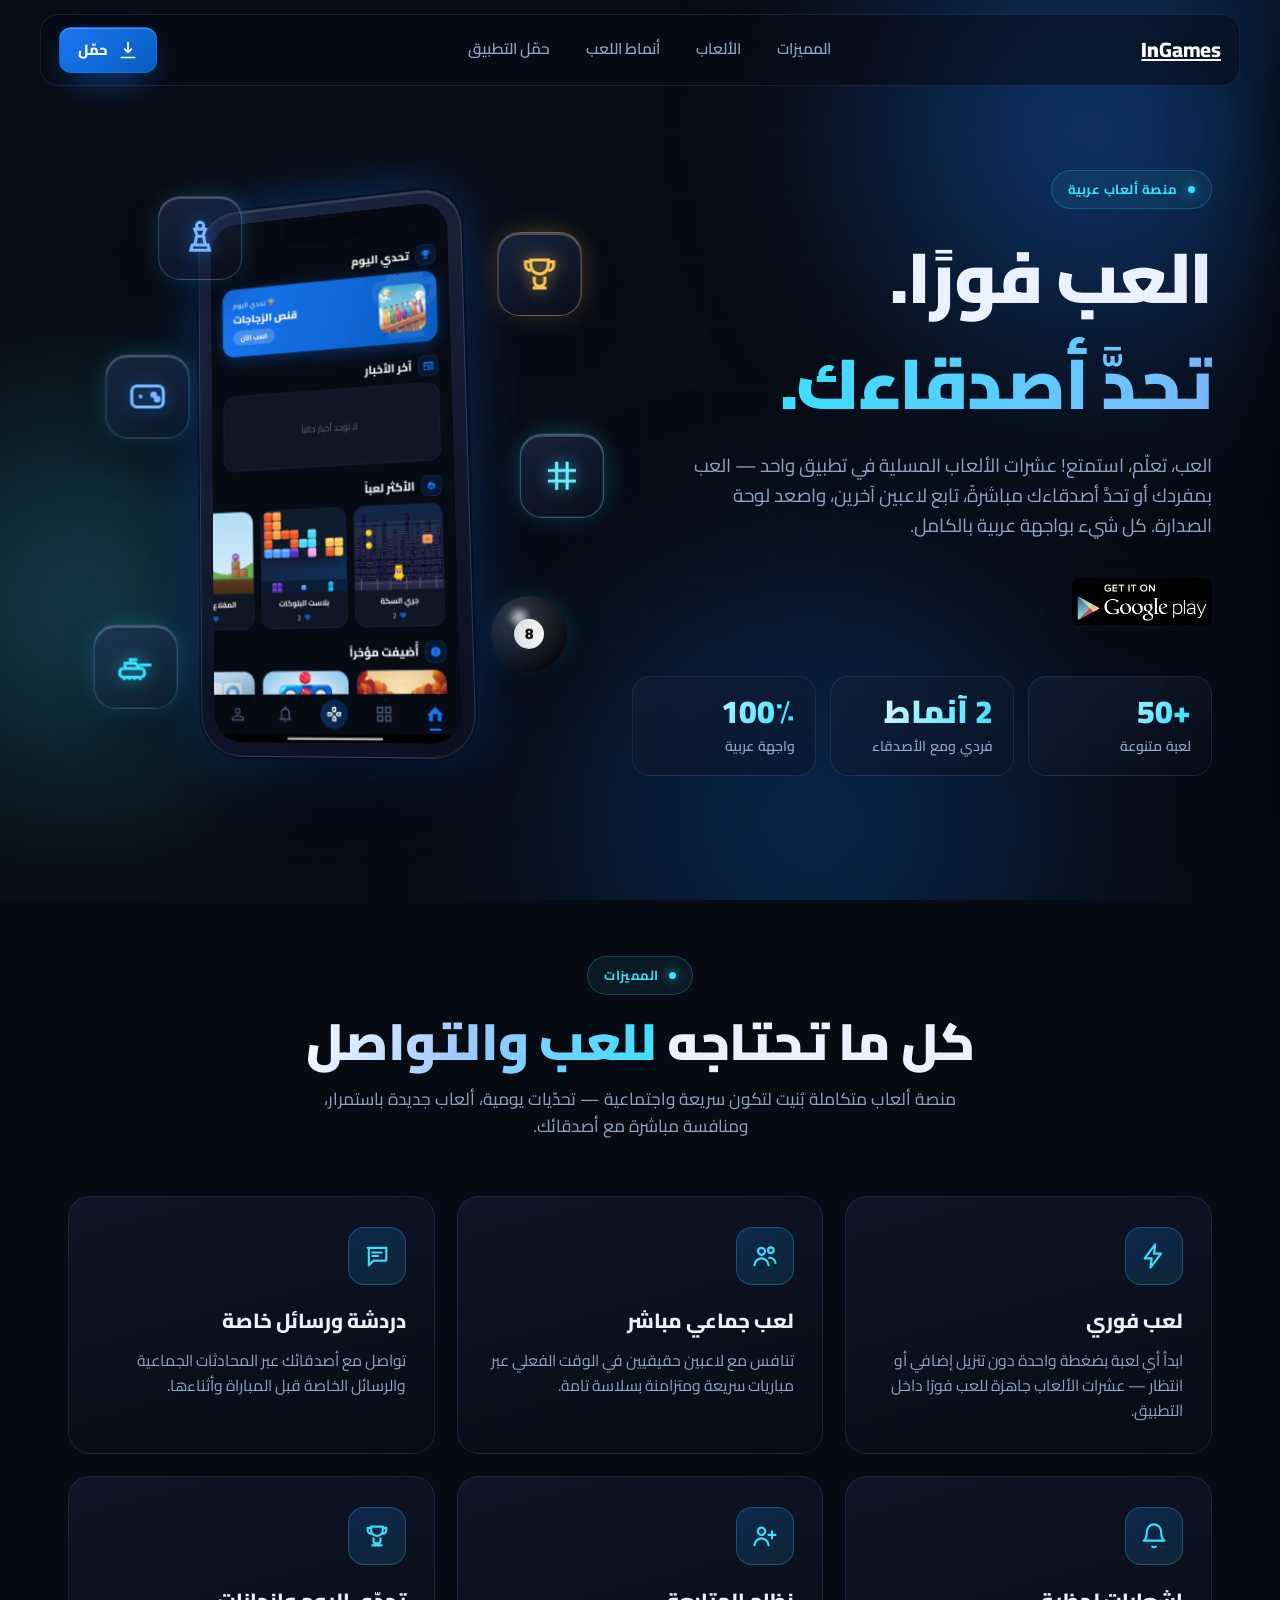
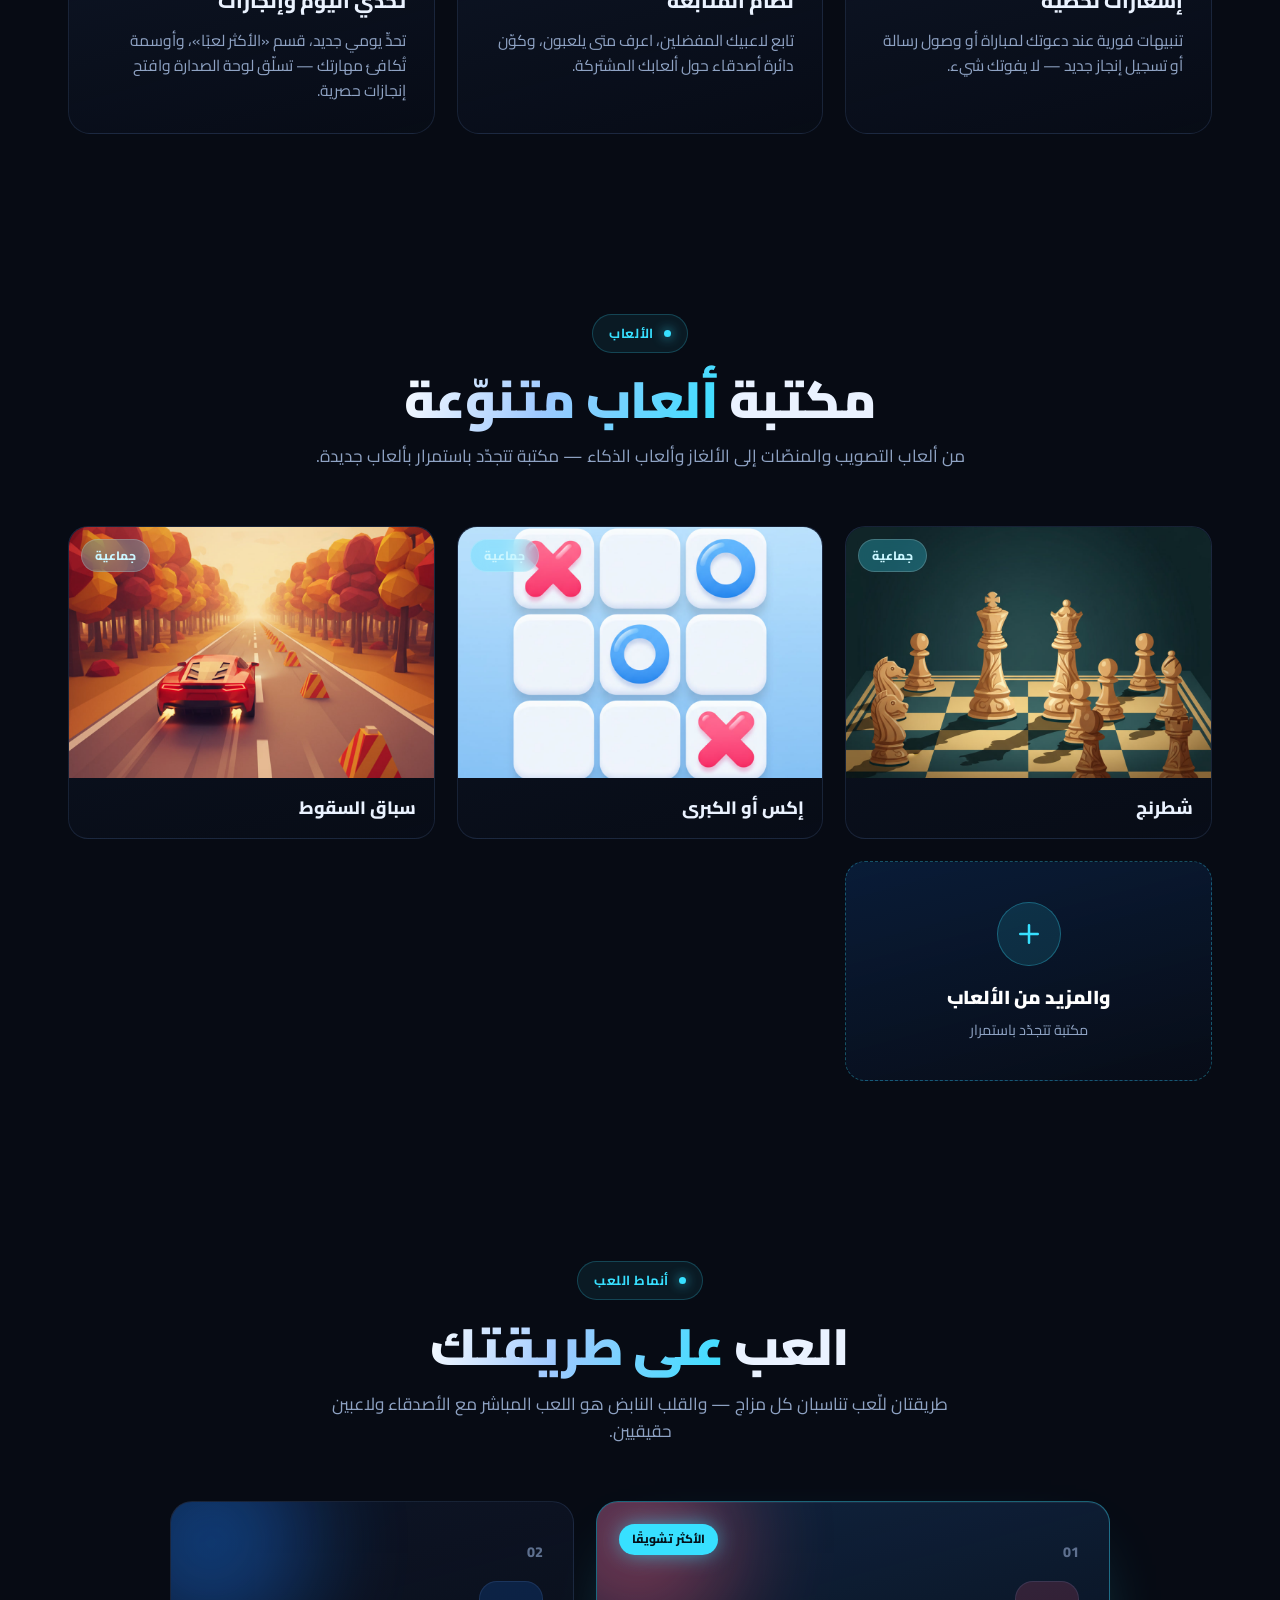
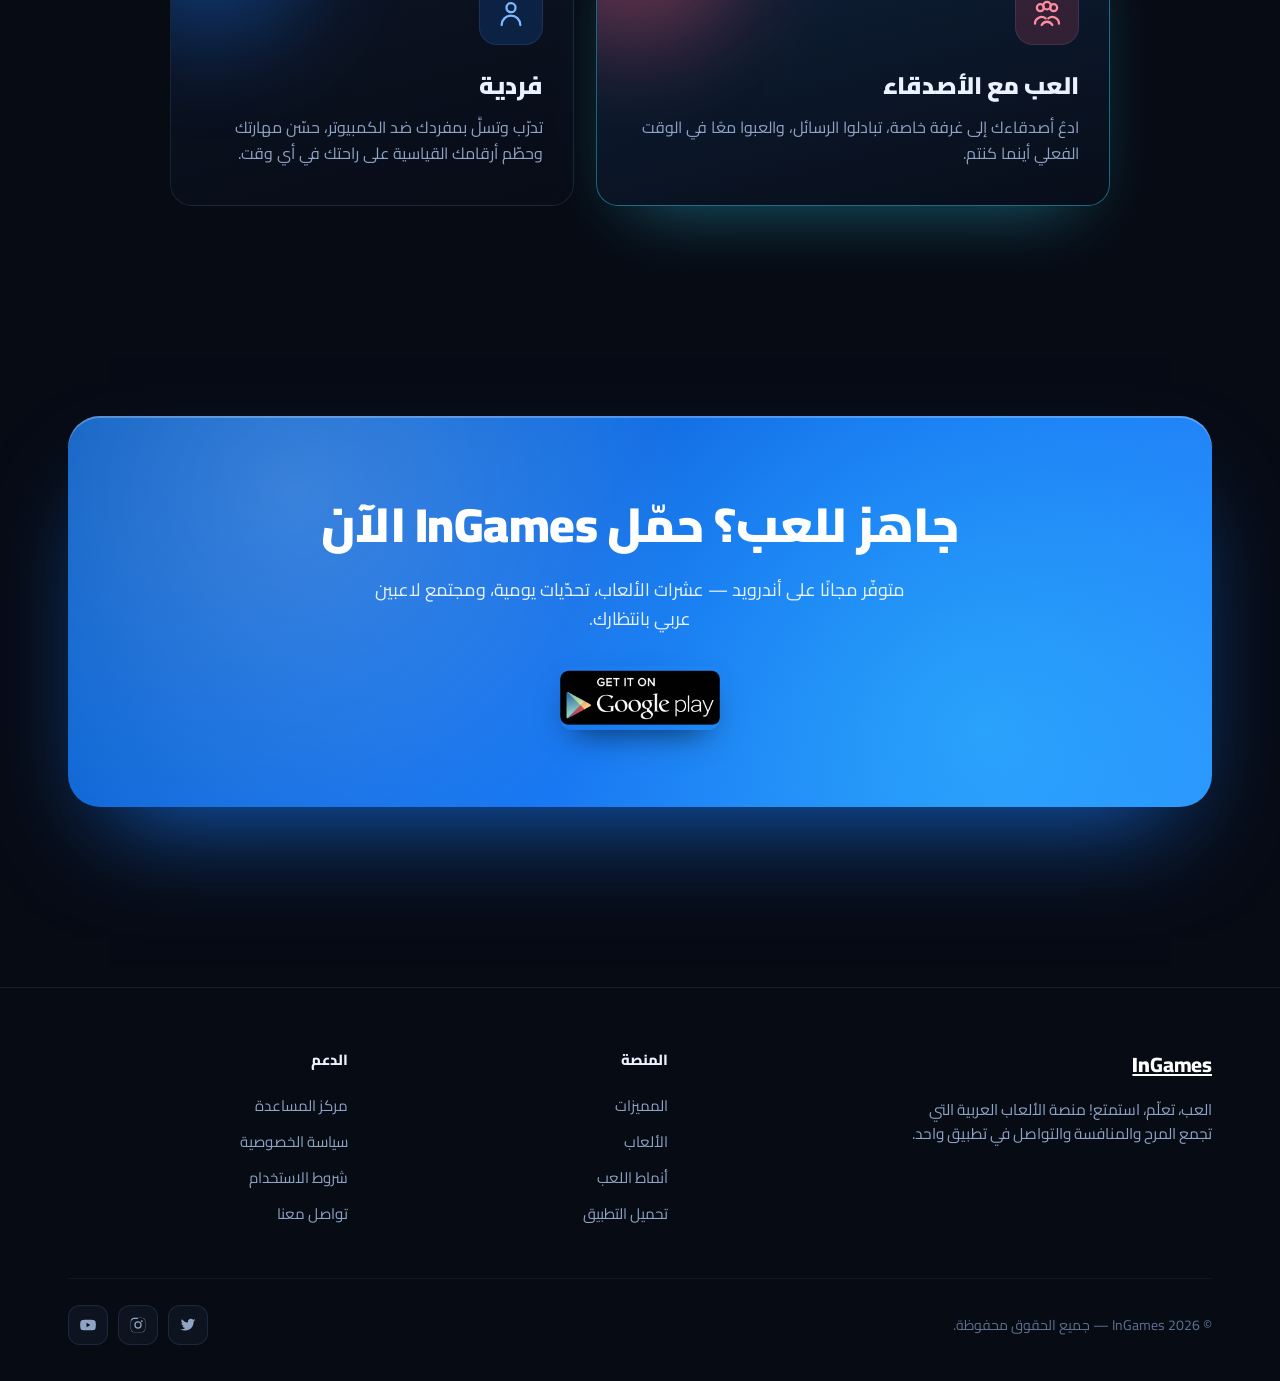
==== index.html @ 1dca91cc "Initial commit: InGames landing site" ====
<!DOCTYPE html>
<html lang="ar" dir="rtl">
<head>
<meta charset="UTF-8">
<meta name="viewport" content="width=device-width, initial-scale=1.0">
<title>InGames — منصة الألعاب العربية</title>
<link rel="preconnect" href="https://fonts.googleapis.com">
<link rel="preconnect" href="https://fonts.gstatic.com" crossorigin>
<link href="https://fonts.googleapis.com/css2?family=Cairo:wght@400;600;700;800;900&display=swap" rel="stylesheet">
<link rel="stylesheet" href="styles.css">
</head>
<body>

<div class="bg-field"><span class="glow g1"></span><span class="glow g2"></span><span class="glow g3"></span></div>
<div class="bg-grid"></div>
<div class="grain"></div>

<!-- ===== NAV ===== -->
<nav class="nav">
  <div class="nav-inner">
    <a class="brand" href="#" aria-label="InGames">
      <span class="wordmark">In<span class="en">Games</span></span>
    </a>
    <div class="nav-links">
      <a href="#features">المميزات</a>
      <a href="#games">الألعاب</a>
      <a href="#modes">أنماط اللعب</a>
      <a href="#download">حمّل التطبيق</a>
    </div>
    <div class="nav-cta">
      <a href="#download" class="btn btn-primary btn-sm">
        <svg viewBox="0 0 24 24" fill="none" stroke="currentColor" stroke-width="2" stroke-linecap="round" stroke-linejoin="round"><path d="M12 3v12m0 0l4-4m-4 4l-4-4M4 21h16"/></svg>
        حمّل
      </a>
    </div>
    <button class="nav-burger" id="navBurger" aria-label="القائمة" aria-expanded="false">
      <span></span><span></span><span></span>
    </button>
  </div>
</nav>

<!-- ===== MOBILE MENU ===== -->
<div class="m-overlay" id="mOverlay"></div>
<aside class="m-menu" id="mMenu" aria-hidden="true">
  <div class="m-menu-head">
    <span class="wordmark">In<span class="en">Games</span></span>
    <button class="m-close" id="mClose" aria-label="إغلاق">
      <svg viewBox="0 0 24 24" fill="none" stroke="currentColor" stroke-width="2" stroke-linecap="round"><path d="M6 6l12 12M18 6L6 18"/></svg>
    </button>
  </div>
  <nav class="m-links">
    <a href="#features"><span>المميزات</span><i></i></a>
    <a href="#games"><span>الألعاب</span><i></i></a>
    <a href="#modes"><span>أنماط اللعب</span><i></i></a>
    <a href="#download"><span>حمّل التطبيق</span><i></i></a>
  </nav>
  <a href="#download" class="btn btn-primary m-dl">
    <svg viewBox="0 0 24 24" fill="none" stroke="currentColor" stroke-width="2" stroke-linecap="round" stroke-linejoin="round"><path d="M12 3v12m0 0l4-4m-4 4l-4-4M4 21h16"/></svg>
    حمّل التطبيق
  </a>
</aside>

<!-- ===== HERO ===== -->
<section class="hero">
  <div class="wrap hero-grid">
    <div class="hero-copy">
      <span class="eyebrow reveal"><span class="dot"></span>منصة ألعاب عربية </span>
      <h1 class="reveal d1">العب فورًا.<br><span class="hl">تحدَّ أصدقاءك.</span></h1>
      <p class="reveal d2">العب، تعلّم، استمتع! عشرات الألعاب المسلية في تطبيق واحد — العب بمفردك أو تحدَّ أصدقاءك مباشرةً، تابع لاعبين آخرين، واصعد لوحة الصدارة. كل شيء بواجهة عربية بالكامل.</p>
      <div class="hero-actions reveal d3">
        <a href="#download" class="store-badge" aria-label="حمّله من Google Play">
          <img src="assets/playstore.png" alt="احصل عليه من Google Play">
        </a>
      </div>
      <div class="stats reveal d4">
        <div class="stat"><div class="num" data-count="50" data-pre="+">+50</div><div class="lbl">لعبة متنوعة</div></div>
        <div class="stat"><div class="num">2 أنماط</div><div class="lbl">فردي ومع الأصدقاء</div></div>
        <div class="stat"><div class="num" data-count="100" data-suf="٪">٪100</div><div class="lbl">واجهة عربية</div></div>
      </div>
    </div>

    <!-- 3D scene -->
    <div class="scene">
      <div class="scene-shadow"></div>

      <!-- orbiting objects (behind & in front) -->
      <div class="orbit" data-depth="1.6" style="top:6%;right:2%"><div class="glass-chip gold" title="إنجازات">
        <svg viewBox="0 0 24 24"><path d="M7 4h10v3a5 5 0 0 1-10 0V4z"/><path d="M7 5H4v2a3 3 0 0 0 3 3M17 5h3v2a3 3 0 0 1-3 3"/><path d="M9 13.5V16a3 3 0 0 0 6 0v-2.5M8 20h8M10 20v-1.5M14 20v-1.5"/></svg>
      </div></div>

      <div class="orbit" data-depth="2.1" style="top:2%;left:18%"><div class="glass-chip blue" title="شطرنج">
        <svg viewBox="0 0 24 24"><path d="M12 3a2 2 0 1 0 0 4 2 2 0 0 0 0-4z"/><path d="M9 7h6l-1.4 4h-3.2L9 7zM10 11l-1 5h6l-1-5M7.5 16h9l.8 3h-10.6z"/></svg>
      </div></div>

      <div class="orbit" data-depth="1.3" style="bottom:8%;left:4%"><div class="glass-chip" title="حرب الدبابات">
        <svg viewBox="0 0 24 24"><rect x="3" y="13" width="14" height="5" rx="2"/><path d="M6 13v-3h6l2 3M9 10V8h4M14 11h7M5.5 18v1.5M8.5 18v1.5M11.5 18v1.5M14.5 18v1.5"/></svg>
      </div></div>

      <!-- billiards ball (game) -->
      <div class="orbit" data-depth="2.4" style="bottom:14%;right:6%"><div class="sphere ball-8"><div class="num"><span>8</span></div></div></div>

      <!-- more game icons (replacing plain orbs) -->
      <div class="orbit" data-depth="1.8" style="top:42%;right:-2%"><div class="glass-chip cyan" title="إكس أو">
        <svg viewBox="0 0 24 24"><path d="M4 9h16M4 15h16M9 4v16M15 4v16"/></svg>
      </div></div>
      <div class="orbit" data-depth="1.1" style="top:30%;left:8%"><div class="glass-chip blue" title="ألعاب متنوعة">
        <svg viewBox="0 0 24 24"><rect x="3" y="6" width="18" height="12" rx="3"/><path d="M7 12h2M8 11v2"/><circle cx="15.5" cy="11" r="1"/><circle cx="17.5" cy="13.5" r="1"/></svg>
      </div></div>

      <!-- phone -->
      <div class="phone">
        <div class="phone-screen">
          <image-slot id="hero-screen" shape="rounded" radius="30" src="assets/screen-home.jpeg" placeholder="شاشة التطبيق"></image-slot>
        </div>
      </div>
    </div>
  </div>
</section>

<!-- ===== FEATURES ===== -->
<section id="features" class="block">
  <div class="wrap">
    <div class="sec-head">
      <span class="eyebrow reveal"><span class="dot"></span>المميزات</span>
      <h2 class="reveal d1">كل ما تحتاجه <span class="grad">للعب والتواصل</span></h2>
      <p class="reveal d2">منصة ألعاب متكاملة بُنيت لتكون سريعة واجتماعية — تحدّيات يومية، ألعاب جديدة باستمرار، ومنافسة مباشرة مع أصدقائك.</p>
    </div>
    <div class="feat-grid">
      <div class="feat reveal d1">
        <div class="ico"><svg viewBox="0 0 24 24" stroke-linecap="round" stroke-linejoin="round"><path d="M13 2L4 14h6l-1 8 9-12h-6l1-8z"/></svg></div>
        <h3>لعب فوري</h3>
        <p>ابدأ أي لعبة بضغطة واحدة دون تنزيل إضافي أو انتظار — عشرات الألعاب جاهزة للعب فورًا داخل التطبيق.</p>
      </div>
      <div class="feat reveal d2">
        <div class="ico"><svg viewBox="0 0 24 24" stroke-linecap="round" stroke-linejoin="round"><circle cx="9" cy="8" r="3"/><path d="M3 20a6 6 0 0 1 12 0"/><circle cx="17" cy="7" r="2.4"/><path d="M15.5 13.5A5 5 0 0 1 21 18"/></svg></div>
        <h3>لعب جماعي مباشر</h3>
        <p>تنافس مع لاعبين حقيقيين في الوقت الفعلي عبر مباريات سريعة ومتزامنة بسلاسة تامة.</p>
      </div>
      <div class="feat reveal d3">
        <div class="ico"><svg viewBox="0 0 24 24" stroke-linecap="round" stroke-linejoin="round"><path d="M4 5h16v11H9l-4 4V5z"/><path d="M8 9h8M8 12h5"/></svg></div>
        <h3>دردشة ورسائل خاصة</h3>
        <p>تواصل مع أصدقائك عبر المحادثات الجماعية والرسائل الخاصة قبل المباراة وأثناءها.</p>
      </div>
      <div class="feat reveal d1">
        <div class="ico"><svg viewBox="0 0 24 24" stroke-linecap="round" stroke-linejoin="round"><path d="M18 8a6 6 0 0 0-12 0c0 7-3 8-3 8h18s-3-1-3-8z"/><path d="M10.5 21a2 2 0 0 0 3 0"/></svg></div>
        <h3>إشعارات لحظية</h3>
        <p>تنبيهات فورية عند دعوتك لمباراة أو وصول رسالة أو تسجيل إنجاز جديد — لا يفوتك شيء.</p>
      </div>
      <div class="feat reveal d2">
        <div class="ico"><svg viewBox="0 0 24 24" stroke-linecap="round" stroke-linejoin="round"><circle cx="9" cy="8" r="3.2"/><path d="M3 20a6 6 0 0 1 12 0"/><path d="M18 8v6M21 11h-6"/></svg></div>
        <h3>نظام المتابعة</h3>
        <p>تابع لاعبيك المفضلين، اعرف متى يلعبون، وكوّن دائرة أصدقاء حول ألعابك المشتركة.</p>
      </div>
      <div class="feat reveal d3">
        <div class="ico"><svg viewBox="0 0 24 24" stroke-linecap="round" stroke-linejoin="round"><path d="M7 4h10v3a5 5 0 0 1-10 0V4z"/><path d="M7 5H4v2a3 3 0 0 0 3 3M17 5h3v2a3 3 0 0 1-3 3"/><path d="M9 14v2a3 3 0 0 0 6 0v-2M8 20h8M11 20v-2M13 20v-2"/></svg></div>
        <h3>تحدّي اليوم وإنجازات</h3>
        <p>تحدٍّ يومي جديد، قسم «الأكثر لعبًا»، وأوسمة تُكافئ مهارتك — تسلّق لوحة الصدارة وافتح إنجازات حصرية.</p>
      </div>
    </div>
  </div>
</section>

<!-- ===== GAMES ===== -->
<section id="games" class="block">
  <div class="wrap">
    <div class="sec-head">
      <span class="eyebrow reveal"><span class="dot"></span>الألعاب</span>
      <h2 class="reveal d1">مكتبة <span class="grad">ألعاب متنوّعة</span></h2>
      <p class="reveal d2">من ألعاب التصويب والمنصّات إلى الألغاز وألعاب الذكاء — مكتبة تتجدّد باستمرار بألعاب جديدة.</p>
    </div>
    <div class="games-grid" id="gamesGrid"></div>
  </div>
</section>

<!-- ===== PLAY MODES ===== -->
<section id="modes" class="block">
  <div class="wrap">
    <div class="sec-head">
      <span class="eyebrow reveal"><span class="dot"></span>أنماط اللعب</span>
      <h2 class="reveal d1">العب <span class="grad">على طريقتك</span></h2>
      <p class="reveal d2">طريقتان للّعب تناسبان كل مزاج — والقلب النابض هو اللعب المباشر مع الأصدقاء ولاعبين حقيقيين.</p>
    </div>
    <div class="modes modes-2">
      <div class="mode m3 featured reveal d1">
        <span class="glo"></span>
        <div class="mtag">الأكثر تشويقًا</div>
        <div class="mnum">01</div>
        <div class="micon"><svg viewBox="0 0 24 24" fill="none" stroke-linecap="round" stroke-linejoin="round"><circle cx="7" cy="8" r="2.6"/><circle cx="17" cy="8" r="2.6"/><circle cx="12" cy="6.5" r="2.8"/><path d="M3 20a5 5 0 0 1 8-4M21 20a5 5 0 0 0-8-4M8 21a4.5 4.5 0 0 1 8 0"/></svg></div>
        <h3>العب مع الأصدقاء</h3>
        <p>ادعُ أصدقاءك إلى غرفة خاصة، تبادلوا الرسائل، والعبوا معًا في الوقت الفعلي أينما كنتم.</p>
      </div>
      <div class="mode m1 reveal d2">
        <span class="glo"></span>
        <div class="mnum">02</div>
        <div class="micon"><svg viewBox="0 0 24 24" fill="none" stroke-linecap="round" stroke-linejoin="round"><circle cx="12" cy="8" r="3.4"/><path d="M5 21a7 7 0 0 1 14 0"/></svg></div>
        <h3>فردية</h3>
        <p>تدرّب وتسلَّ بمفردك ضد الكمبيوتر، حسّن مهارتك وحطّم أرقامك القياسية على راحتك في أي وقت.</p>
      </div>
    </div>
  </div>
</section>

<!-- ===== CTA BAND ===== -->
<section id="download" class="block cta-band">
  <div class="wrap">
    <div class="cta-inner reveal">
      <h2>جاهز للعب؟ حمّل <span class="wordmark">In<span class="en">Games</span></span> الآن</h2>
      <p>متوفّر مجانًا على أندرويد — عشرات الألعاب، تحدّيات يومية، ومجتمع لاعبين عربي بانتظارك.</p>
      <a href="#" class="store-badge store-badge-lg" aria-label="حمّله من Google Play">
        <img src="assets/playstore.png" alt="احصل عليه من Google Play">
      </a>
    </div>
  </div>
</section>

<!-- ===== FOOTER ===== -->
<footer>
  <div class="wrap">
    <div class="foot-grid">
      <div class="foot-brand">
        <a class="brand" href="#"><span class="wordmark">In<span class="en">Games</span></span></a>
        <p>العب، تعلّم، استمتع! منصة الألعاب العربية التي تجمع المرح والمنافسة والتواصل في تطبيق واحد.</p>
      </div>
      <div class="foot-col">
        <h5>المنصة</h5>
        <a href="#features">المميزات</a>
        <a href="#games">الألعاب</a>
        <a href="#modes">أنماط اللعب</a>
        <a href="#download">تحميل التطبيق</a>
      </div>
      <div class="foot-col">
        <h5>الدعم</h5>
        <a href="#">مركز المساعدة</a>
        <a href="privacy.html">سياسة الخصوصية</a>
        <a href="terms.html">شروط الاستخدام</a>
        <a href="mailto:ingamesplayin@gmail.com">تواصل معنا</a>
      </div>
    </div>
    <div class="foot-bottom">
      <p>© 2026 InGames — جميع الحقوق محفوظة.</p>
      <div class="socials">
        <a href="#" aria-label="تويتر"><svg viewBox="0 0 24 24"><path d="M22 5.8c-.7.3-1.5.5-2.3.6.8-.5 1.5-1.3 1.8-2.3-.8.5-1.7.8-2.6 1a4 4 0 0 0-6.9 3.7A11.3 11.3 0 0 1 3.8 4.4a4 4 0 0 0 1.2 5.3c-.6 0-1.2-.2-1.8-.5a4 4 0 0 0 3.2 4 4 4 0 0 1-1.8.1 4 4 0 0 0 3.7 2.8A8 8 0 0 1 2 17.6 11.3 11.3 0 0 0 8.1 19.4c7.4 0 11.4-6.1 11.4-11.4v-.5c.8-.6 1.5-1.3 2-2.1z"/></svg></a>
        <a href="#" aria-label="إنستغرام"><svg viewBox="0 0 24 24"><path d="M12 2.2c3.2 0 3.6 0 4.8.1 1.2.1 1.8.3 2.2.4.6.2 1 .5 1.4.9.4.4.7.8.9 1.4.2.4.4 1 .4 2.2.1 1.2.1 1.6.1 4.8s0 3.6-.1 4.8c-.1 1.2-.3 1.8-.4 2.2-.2.6-.5 1-.9 1.4-.4.4-.8.7-1.4.9-.4.2-1 .4-2.2.4-1.2.1-1.6.1-4.8.1s-3.6 0-4.8-.1c-1.2-.1-1.8-.3-2.2-.4a3.8 3.8 0 0 1-1.4-.9 3.8 3.8 0 0 1-.9-1.4c-.2-.4-.4-1-.4-2.2C2.2 15.6 2.2 15.2 2.2 12s0-3.6.1-4.8c.1-1.2.3-1.8.4-2.2.2-.6.5-1 .9-1.4.4-.4.8-.7 1.4-.9.4-.2 1-.4 2.2-.4C8.4 2.2 8.8 2.2 12 2.2zm0 1.8c-3.1 0-3.5 0-4.7.1-1.1.1-1.7.2-2.1.4-.5.2-.9.4-1.3.8-.4.4-.6.8-.8 1.3-.2.4-.3 1-.4 2.1C2.6 9.9 2.6 10.3 2.6 12s0 3.5.1 4.7c.1 1.1.2 1.7.4 2.1.2.5.4.9.8 1.3.4.4.8.6 1.3.8.4.2 1 .3 2.1.4 1.2.1 1.6.1 4.7.1s3.5 0 4.7-.1c1.1-.1 1.7-.2 2.1-.4.5-.2.9-.4 1.3-.8.4-.4.6-.8.8-1.3.2-.4.3-1 .4-2.1.1-1.2.1-1.6.1-4.7s0-3.5-.1-4.7c-.1-1.1-.2-1.7-.4-2.1a3.5 3.5 0 0 0-.8-1.3 3.5 3.5 0 0 0-1.3-.8c-.4-.2-1-.3-2.1-.4-1.2-.1-1.6-.1-4.7-.1zm0 3.1a4.9 4.9 0 1 1 0 9.8 4.9 4.9 0 0 1 0-9.8zm0 8.1a3.2 3.2 0 1 0 0-6.4 3.2 3.2 0 0 0 0 6.4zm6.3-8.3a1.1 1.1 0 1 1-2.3 0 1.1 1.1 0 0 1 2.3 0z"/></svg></a>
        <a href="#" aria-label="يوتيوب"><svg viewBox="0 0 24 24"><path d="M22 7.4a2.7 2.7 0 0 0-1.9-1.9C18.4 5 12 5 12 5s-6.4 0-8.1.5A2.7 2.7 0 0 0 2 7.4 28 28 0 0 0 1.5 12 28 28 0 0 0 2 16.6a2.7 2.7 0 0 0 1.9 1.9C5.6 19 12 19 12 19s6.4 0 8.1-.5a2.7 2.7 0 0 0 1.9-1.9A28 28 0 0 0 22.5 12 28 28 0 0 0 22 7.4zM10 15.1V8.9l5.2 3.1-5.2 3.1z"/></svg></a>
      </div>
    </div>
  </div>
</footer>

<script src="assets/imageslot.js"></script>
<script>
/* build games grid */
(function(){
  const games=[
    {name:"شطرنج",mode:"multi",img:"assets/chess.jpg"},
    {name:"إكس أو الكبرى",mode:"multi",img:"assets/xo.jpg"},
    {name:"سباق السقوط",mode:"multi",img:"assets/fall_race.jpg"}
  ];
  const labels={solo:"فردية",multi:"جماعية"};
  const grid=document.getElementById('gamesGrid');
  games.forEach((g,i)=>{
    const card=document.createElement('div');
    card.className='game reveal d'+((i%3)+1);
    card.innerHTML=`
      <div class="game-thumb">
        <span class="badge ${g.mode}">${labels[g.mode]}</span>
        <img class="game-img" src="${g.img}" alt="${g.name}" loading="lazy">
      </div>
      <div class="game-foot">
        <h4>${g.name}</h4>
      </div>`;
    grid.appendChild(card);
  });
  /* "and more games" card */
  const more=document.createElement('div');
  more.className='game game-more reveal d'+((games.length%3)+1);
  more.innerHTML=`
    <div class="more-inner">
      <span class="more-ic">
        <svg viewBox="0 0 24 24" fill="none" stroke="currentColor" stroke-width="2" stroke-linecap="round" stroke-linejoin="round"><path d="M5 12h14M12 5v14"/></svg>
      </span>
      <h4>والمزيد من الألعاب</h4>
      <p>مكتبة تتجدّد باستمرار</p>
    </div>`;
  grid.appendChild(more);
})();
</script>
<script src="main.js"></script>
</body>
</html>
---- styles.css ----
/* ===========================================================
   InGames — Arabic RTL gaming landing page
   =========================================================== */

:root{
  --bg:#070b14;
  --bg-2:#0d1322;
  --panel:#0e1626;
  --panel-2:#0b1322;
  --blue:#1877F2;
  --blue-deep:#0A5DC2;
  --cyan:#37e0ff;
  --line:rgba(120,160,230,.14);
  --line-soft:rgba(120,160,230,.08);
  --ink:#eaf2ff;
  --muted:#8fa3c4;
  --muted-2:#5e708f;
  --glass:rgba(20,32,56,.55);
  --shadow-lg:0 40px 90px -30px rgba(2,8,23,.9);
  --r:22px;
  --max:1200px;
}

*{margin:0;padding:0;box-sizing:border-box}
html{scroll-behavior:smooth}
body{
  font-family:"Cairo",system-ui,sans-serif;
  background:var(--bg);
  color:var(--ink);
  line-height:1.6;
  overflow-x:hidden;
  -webkit-font-smoothing:antialiased;
  position:relative;
}

/* ambient field --------------------------------------------------------- */
.bg-field{position:fixed;inset:0;z-index:-3;overflow:hidden;pointer-events:none}
.bg-field .glow{position:absolute;border-radius:50%;filter:blur(90px);opacity:.5}
.glow.g1{width:620px;height:620px;background:radial-gradient(circle,#1877F2 0%,transparent 70%);top:-180px;right:-120px}
.glow.g2{width:520px;height:520px;background:radial-gradient(circle,#37e0ff 0%,transparent 70%);top:38%;left:-180px;opacity:.32}
.glow.g3{width:680px;height:680px;background:radial-gradient(circle,#0A5DC2 0%,transparent 72%);bottom:-260px;right:10%;opacity:.4}
/* grain */
.grain{position:fixed;inset:0;z-index:-2;pointer-events:none;opacity:.05;mix-blend-mode:overlay;
  background-image:url("data:image/svg+xml,%3Csvg xmlns='http://www.w3.org/2000/svg' width='160' height='160'%3E%3Cfilter id='n'%3E%3CfeTurbulence type='fractalNoise' baseFrequency='.85' numOctaves='2'/%3E%3C/filter%3E%3Crect width='100%25' height='100%25' filter='url(%23n)'/%3E%3C/svg%3E");}
/* faint grid */
.bg-grid{position:fixed;inset:0;z-index:-2;pointer-events:none;opacity:.35;
  background-image:linear-gradient(var(--line-soft) 1px,transparent 1px),linear-gradient(90deg,var(--line-soft) 1px,transparent 1px);
  background-size:64px 64px;
  -webkit-mask-image:radial-gradient(circle at 50% 30%,#000,transparent 75%);
          mask-image:radial-gradient(circle at 50% 30%,#000,transparent 75%);}

/* layout ---------------------------------------------------------------- */
.wrap{max-width:var(--max);margin:0 auto;padding:0 28px}
section{position:relative}

.eyebrow{
  display:inline-flex;align-items:center;gap:10px;
  font-size:.82rem;font-weight:700;letter-spacing:.04em;
  color:var(--cyan);
  padding:8px 16px;border-radius:100px;
  background:rgba(55,224,255,.07);
  border:1px solid rgba(55,224,255,.22);
}
.eyebrow .dot{width:7px;height:7px;border-radius:50%;background:var(--cyan);box-shadow:0 0 12px var(--cyan)}

.sec-head{text-align:center;max-width:680px;margin:0 auto 56px}
.sec-head h2{font-size:clamp(2rem,4.4vw,3.2rem);font-weight:900;line-height:1.12;letter-spacing:-.01em;margin:18px 0 14px}
.sec-head p{color:var(--muted);font-size:1.08rem}
.grad{background:linear-gradient(110deg,#fff 0%,#9ec9ff 45%,var(--cyan) 100%);-webkit-background-clip:text;background-clip:text;-webkit-text-fill-color:transparent}

/* ===== NAV ============================================================= */
.nav{position:fixed;top:0;left:0;right:0;z-index:100;transition:.35s}
.nav-inner{max-width:var(--max);margin:14px auto 0;padding:12px 18px;
  display:flex;align-items:center;justify-content:space-between;gap:18px;
  border:1px solid var(--line);border-radius:18px;
  background:rgba(8,12,22,.55);backdrop-filter:blur(18px);-webkit-backdrop-filter:blur(18px);}
.nav.scrolled .nav-inner{background:rgba(8,12,22,.82);box-shadow:0 18px 50px -28px rgba(0,0,0,.9)}
.brand{display:flex;align-items:center;gap:12px;font-weight:900;font-size:1.3rem;color:#fff}
.brand img{width:38px;height:38px;object-fit:contain;filter:drop-shadow(0 4px 14px rgba(24,119,242,.6))}
.brand .en{color:#fff;font-weight:800}
.brand .wordmark{direction:ltr;unicode-bidi:isolate;letter-spacing:-.01em}
.nav-links{display:flex;align-items:center;gap:6px}
.nav-links a{color:var(--muted);text-decoration:none;font-weight:600;font-size:.96rem;padding:9px 15px;border-radius:11px;transition:.2s}
.nav-links a:hover{color:#fff;background:rgba(120,160,230,.08)}
.nav-cta{display:flex;align-items:center;gap:8px}

.btn{
  display:inline-flex;align-items:center;justify-content:center;gap:10px;
  font-family:inherit;font-weight:800;font-size:1rem;cursor:pointer;
  padding:14px 26px;border-radius:14px;border:1px solid transparent;
  text-decoration:none;transition:transform .18s,box-shadow .25s,background .25s;white-space:nowrap;
}
.btn svg{width:20px;height:20px}
.btn-primary{color:#fff;background:linear-gradient(135deg,var(--blue) 0%,var(--blue-deep) 100%);
  box-shadow:0 14px 34px -12px rgba(24,119,242,.75),inset 0 1px 0 rgba(255,255,255,.25);}
.btn-primary:hover{transform:translateY(-2px);box-shadow:0 22px 46px -12px rgba(24,119,242,.9),inset 0 1px 0 rgba(255,255,255,.3)}
.btn-ghost{color:var(--ink);background:rgba(120,160,230,.06);border-color:var(--line)}
.btn-ghost:hover{transform:translateY(-2px);border-color:rgba(55,224,255,.4);background:rgba(55,224,255,.06)}
.btn-sm{padding:10px 18px;font-size:.92rem;border-radius:12px}

/* ===== HERO ============================================================ */
.hero{padding:170px 0 90px;overflow:hidden}
.hero-grid{display:grid;grid-template-columns:1.05fr .95fr;gap:40px;align-items:center}
.hero-copy h1{font-size:clamp(2.6rem,5.6vw,4.4rem);font-weight:900;line-height:1.32;letter-spacing:-.02em;margin:22px 0 20px}
.hero-copy h1 .hl{position:relative;background:linear-gradient(110deg,var(--cyan),#7db9ff);-webkit-background-clip:text;background-clip:text;-webkit-text-fill-color:transparent}
.hero-copy p{color:var(--muted);font-size:1.18rem;max-width:520px;margin-bottom:34px}
.hero-actions{display:flex;gap:14px;flex-wrap:wrap;margin-bottom:46px}

.stats{display:flex;gap:14px;flex-wrap:wrap}
.stat{flex:1;min-width:130px;padding:18px 20px;border-radius:18px;
  background:linear-gradient(160deg,rgba(20,32,56,.6),rgba(10,16,30,.4));
  border:1px solid var(--line);backdrop-filter:blur(10px);}
.stat .num{font-size:2rem;font-weight:900;line-height:1;background:linear-gradient(120deg,#fff,var(--cyan));-webkit-background-clip:text;background-clip:text;-webkit-text-fill-color:transparent}
.stat .lbl{color:var(--muted);font-size:.88rem;font-weight:600;margin-top:9px;line-height:1.5;word-spacing:.08em}

/* hero 3D scene */
.scene{position:relative;height:560px;perspective:1400px;transform-style:preserve-3d}
.phone{
  position:absolute;top:50%;left:50%;width:282px;height:560px;
  transform:translate(-50%,-50%) rotateY(-18deg) rotateX(6deg) rotateZ(-3deg);
  transform-style:preserve-3d;
  border-radius:42px;padding:13px;
  background:linear-gradient(155deg,#1c2540,#0a1020);
  border:1px solid rgba(120,160,230,.25);
  box-shadow:
    0 60px 120px -30px rgba(2,8,23,.95),
    0 0 0 2px rgba(0,0,0,.4),
    inset 0 2px 0 rgba(255,255,255,.12),
    0 0 70px -10px rgba(24,119,242,.5);
}
.phone::before{content:"";position:absolute;top:16px;left:50%;transform:translateX(-50%);width:90px;height:26px;background:#05080f;border-radius:0 0 16px 16px;z-index:3}
.phone-screen{width:100%;height:100%;border-radius:30px;overflow:hidden;position:relative;background:#05080f}
.phone-screen image-slot{width:100%;height:calc(100% + 28px);display:block;position:relative;top:-28px}
.scene-shadow{position:absolute;bottom:30px;left:50%;width:300px;height:60px;transform:translateX(-50%);background:radial-gradient(ellipse,rgba(0,0,0,.6),transparent 70%);filter:blur(14px)}

/* floating objects */
.orbit{position:absolute;will-change:transform;z-index:5}
.glass-chip{
  width:84px;height:84px;border-radius:22px;display:grid;place-items:center;
  background:linear-gradient(155deg,rgba(40,60,100,.5),rgba(12,20,38,.35));
  border:1px solid rgba(150,190,255,.28);
  backdrop-filter:blur(14px);-webkit-backdrop-filter:blur(14px);
  box-shadow:0 24px 50px -18px rgba(2,8,23,.9),inset 0 2px 0 rgba(255,255,255,.22),0 0 30px -8px rgba(55,224,255,.4);
}
.glass-chip svg{width:42px;height:42px;stroke:var(--cyan);fill:none;stroke-width:1.8;filter:drop-shadow(0 0 8px rgba(55,224,255,.6))}
.glass-chip.gold{box-shadow:0 24px 50px -18px rgba(2,8,23,.9),inset 0 2px 0 rgba(255,255,255,.22),0 0 30px -8px rgba(255,196,80,.5);border-color:rgba(255,210,130,.4)}
.glass-chip.gold svg{stroke:#ffc850;filter:drop-shadow(0 0 8px rgba(255,196,80,.7))}
.glass-chip.blue svg{stroke:#7db9ff;filter:drop-shadow(0 0 8px rgba(24,119,242,.7))}
.glass-chip.cyan{box-shadow:0 24px 50px -18px rgba(2,8,23,.9),inset 0 2px 0 rgba(255,255,255,.22),0 0 30px -8px rgba(55,224,255,.55);border-color:rgba(120,235,255,.4)}
.glass-chip.cyan svg{stroke:#6ef0ff;filter:drop-shadow(0 0 8px rgba(55,224,255,.75))}

/* glossy spheres */
.sphere{border-radius:50%;position:relative}
.sphere::after{content:"";position:absolute;top:14%;left:20%;width:34%;height:28%;border-radius:50%;background:radial-gradient(circle,rgba(255,255,255,.9),transparent 70%);filter:blur(2px)}
.ball-8{width:76px;height:76px;background:radial-gradient(circle at 32% 28%,#3a3f4a,#0a0c12 75%);box-shadow:0 22px 44px -12px rgba(0,0,0,.85),0 0 28px -6px rgba(55,224,255,.3)}
.ball-8 .num{position:absolute;inset:0;display:grid;place-items:center}
.ball-8 .num span{width:30px;height:30px;border-radius:50%;background:#fff;color:#111;font-weight:900;font-size:.95rem;display:grid;place-items:center}
.orb-cyan{width:54px;height:54px;background:radial-gradient(circle at 32% 28%,#9af0ff,#1aa8d8 60%,#0a6f96);box-shadow:0 18px 38px -10px rgba(55,224,255,.6),0 0 34px -6px rgba(55,224,255,.7)}
.orb-blue{width:42px;height:42px;background:radial-gradient(circle at 32% 28%,#a8c8ff,#1877F2 55%,#0A5DC2);box-shadow:0 16px 34px -10px rgba(24,119,242,.7),0 0 30px -6px rgba(24,119,242,.7)}

/* ===== FEATURES ======================================================== */
section.block{padding:90px 0}
.feat-grid{display:grid;grid-template-columns:repeat(3,1fr);gap:22px}
.feat{
  padding:30px 28px;border-radius:var(--r);
  background:linear-gradient(165deg,rgba(18,28,50,.6),rgba(9,14,26,.45));
  border:1px solid var(--line);
  position:relative;overflow:hidden;
  transition:transform .3s,border-color .3s,box-shadow .3s;
}
.feat::before{content:"";position:absolute;inset:0;border-radius:inherit;padding:1px;background:linear-gradient(140deg,rgba(55,224,255,.35),transparent 40%);-webkit-mask:linear-gradient(#000 0 0) content-box,linear-gradient(#000 0 0);-webkit-mask-composite:xor;mask-composite:exclude;opacity:0;transition:.3s}
.feat:hover{transform:translateY(-6px);border-color:rgba(55,224,255,.3);box-shadow:0 30px 60px -30px rgba(24,119,242,.5)}
.feat:hover::before{opacity:1}
.feat .ico{width:58px;height:58px;border-radius:16px;display:grid;place-items:center;margin-bottom:20px;
  background:linear-gradient(150deg,rgba(24,119,242,.22),rgba(55,224,255,.1));border:1px solid rgba(55,224,255,.25);}
.feat .ico svg{width:28px;height:28px;stroke:var(--cyan);fill:none;stroke-width:1.8}
.feat h3{font-size:1.28rem;font-weight:800;margin-bottom:10px}
.feat p{color:var(--muted);font-size:.98rem}

/* ===== GAMES =========================================================== */
.games-grid{display:grid;grid-template-columns:repeat(3,1fr);gap:22px}
.game{
  border-radius:20px;overflow:hidden;position:relative;
  background:linear-gradient(165deg,rgba(18,28,50,.55),rgba(9,14,26,.5));
  border:1px solid var(--line);
  transition:transform .3s,box-shadow .3s,border-color .3s;
}
.game:hover{transform:translateY(-8px) scale(1.012);box-shadow:0 36px 70px -34px rgba(24,119,242,.6);border-color:rgba(55,224,255,.32)}
.game-thumb{position:relative;aspect-ratio:16/11;overflow:hidden}
.game-thumb image-slot{width:100%;height:100%;display:block}
.badge{position:absolute;top:12px;inset-inline-end:12px;z-index:3;
  font-size:.76rem;font-weight:800;padding:6px 13px;border-radius:100px;
  backdrop-filter:blur(8px);border:1px solid rgba(255,255,255,.18)}
.badge.solo{background:rgba(24,119,242,.32);color:#bcd8ff}
.badge.multi{background:rgba(55,224,255,.28);color:#caf6ff}
.badge.hard{background:rgba(255,90,120,.28);color:#ffc6d0;border-color:rgba(255,120,140,.4)}
.game-foot{display:flex;align-items:center;justify-content:flex-start;padding:16px 18px}
.game-foot h4{font-size:1.12rem;font-weight:800}
.game-foot .play{width:36px;height:36px;border-radius:11px;display:grid;place-items:center;background:rgba(55,224,255,.1);border:1px solid rgba(55,224,255,.25);transition:.25s}
.game-foot .play svg{width:18px;height:18px;fill:var(--cyan)}
.game:hover .play{background:var(--cyan);}
.game:hover .play svg{fill:#04121a}

/* ===== PLAY MODES ====================================================== */
.modes{display:grid;grid-template-columns:repeat(3,1fr);gap:22px}
.modes-2{grid-template-columns:1.12fr .88fr;max-width:940px;margin:0 auto}
.mode.featured{border-color:rgba(55,224,255,.4);background:linear-gradient(165deg,rgba(20,46,80,.7),rgba(9,16,30,.5));box-shadow:0 30px 70px -34px rgba(55,224,255,.45),inset 0 1px 0 rgba(255,255,255,.06)}
.mode.featured:hover{box-shadow:0 40px 80px -34px rgba(55,224,255,.6)}
.mtag{position:absolute;top:22px;inset-inline-end:22px;font-size:.74rem;font-weight:800;color:#04121a;background:var(--cyan);padding:6px 13px;border-radius:100px;box-shadow:0 0 22px -2px rgba(55,224,255,.7);z-index:2}
.mode{
  padding:38px 30px;border-radius:var(--r);position:relative;overflow:hidden;
  background:linear-gradient(165deg,rgba(18,28,50,.6),rgba(9,14,26,.45));
  border:1px solid var(--line);transition:transform .3s,box-shadow .3s;
}
.mode:hover{transform:translateY(-6px);box-shadow:0 34px 64px -32px rgba(24,119,242,.5)}
.mode .glo{position:absolute;top:-60px;inset-inline-end:-60px;width:200px;height:200px;border-radius:50%;filter:blur(50px);opacity:.4}
.mode.m1 .glo{background:var(--blue)}
.mode.m2 .glo{background:var(--cyan)}
.mode.m3 .glo{background:#ff5a78}
.mode .mnum{font-size:.9rem;font-weight:800;color:var(--muted-2);margin-bottom:18px}
.mode .micon{width:64px;height:64px;border-radius:18px;display:grid;place-items:center;margin-bottom:22px;border:1px solid var(--line)}
.mode.m1 .micon{background:rgba(24,119,242,.18)}
.mode.m2 .micon{background:rgba(55,224,255,.14)}
.mode.m3 .micon{background:rgba(255,90,120,.16)}
.mode .micon svg{width:32px;height:32px;fill:none;stroke-width:1.7}
.mode.m1 .micon svg{stroke:#7db9ff}
.mode.m2 .micon svg{stroke:var(--cyan)}
.mode.m3 .micon svg{stroke:#ff8da0}
.mode h3{font-size:1.5rem;font-weight:900;margin-bottom:10px}
.mode p{color:var(--muted);font-size:1rem}

/* ===== CTA BAND ======================================================== */
.cta-band{margin:30px 0 90px}
.cta-inner{position:relative;overflow:hidden;border-radius:32px;padding:70px 60px;text-align:center;
  background:linear-gradient(135deg,var(--blue-deep),var(--blue) 55%,#2a8bff);
  box-shadow:0 50px 100px -40px rgba(24,119,242,.8),inset 0 2px 0 rgba(255,255,255,.25);}
.cta-inner::after{content:"";position:absolute;inset:0;background-image:radial-gradient(circle at 20% 20%,rgba(255,255,255,.18),transparent 40%),radial-gradient(circle at 80% 80%,rgba(55,224,255,.35),transparent 45%);}
.cta-inner > *{position:relative;z-index:2}
.cta-inner h2{font-size:clamp(2rem,4.5vw,3rem);font-weight:900;color:#fff;margin-bottom:14px;letter-spacing:-.01em}
.cta-inner p{color:rgba(255,255,255,.9);font-size:1.12rem;max-width:540px;margin:0 auto 32px}
.cta-inner .btn-primary{background:#fff;color:var(--blue-deep);box-shadow:0 18px 40px -14px rgba(0,0,0,.5)}
.cta-inner .btn-primary:hover{background:#f0f6ff}

/* ===== FOOTER ========================================================== */
footer{border-top:1px solid var(--line);padding:60px 0 36px}
.foot-grid{display:grid;grid-template-columns:1.8fr 1fr 1fr;gap:40px;margin-bottom:46px}
.foot-brand .brand{margin-bottom:16px}
.foot-brand p{color:var(--muted);font-size:.96rem;max-width:300px}
.foot-logo-slot{margin-top:20px}
.foot-col h5{font-size:.92rem;font-weight:800;color:var(--ink);margin-bottom:16px}
.foot-col a{display:block;color:var(--muted);text-decoration:none;font-size:.94rem;padding:6px 0;transition:.2s}
.foot-col a:hover{color:var(--cyan)}
.foot-bottom{display:flex;align-items:center;justify-content:space-between;gap:20px;padding-top:26px;border-top:1px solid var(--line-soft);flex-wrap:wrap}
.foot-bottom p{color:var(--muted-2);font-size:.88rem}
.socials{display:flex;gap:10px}
.socials a{width:40px;height:40px;border-radius:12px;display:grid;place-items:center;background:rgba(120,160,230,.06);border:1px solid var(--line);transition:.25s}
.socials a:hover{border-color:rgba(55,224,255,.4);background:rgba(55,224,255,.08);transform:translateY(-2px)}
.socials svg{width:18px;height:18px;fill:var(--muted)}
.socials a:hover svg{fill:var(--cyan)}

/* slot label */
image-slot{--is-bg:rgba(10,16,30,.6)}

/* reveal animations */
.reveal{opacity:0;transform:translateY(34px);transition:opacity .7s cubic-bezier(.2,.7,.2,1),transform .7s cubic-bezier(.2,.7,.2,1)}
.reveal.in{opacity:1;transform:none}
.reveal.d1{transition-delay:.08s}.reveal.d2{transition-delay:.16s}.reveal.d3{transition-delay:.24s}
.reveal.d4{transition-delay:.32s}.reveal.d5{transition-delay:.4s}.reveal.d6{transition-delay:.48s}

@media (prefers-reduced-motion:reduce){
  .reveal{opacity:1;transform:none;transition:none}
  .orbit{animation:none!important}
}

/* responsive */
@media(max-width:980px){
  .hero-grid{grid-template-columns:1fr;gap:10px}
  .scene{height:480px;order:-1;margin-bottom:10px}
  .feat-grid,.games-grid,.modes{grid-template-columns:repeat(2,1fr)}
  .modes-2{grid-template-columns:1fr 1fr}
  .foot-grid{grid-template-columns:1fr 1fr;gap:30px}
  .nav-links{display:none}
  .nav-cta{display:none}
  .nav-burger{display:flex}
}
@media(max-width:620px){
  .wrap{padding:0 18px}
  .feat-grid,.games-grid,.modes,.modes-2,.foot-grid{grid-template-columns:1fr}
  .hero{padding:140px 0 60px}
  .cta-inner{padding:48px 26px}
  .nav-cta .btn:not(.btn-primary){display:none}
  .scene{height:430px}
  .phone{width:236px;height:470px}
}

/* ════════════════════════════════════════════════════════════════
   ADDED: more-games card, hamburger, mobile menu, creative motion
   ════════════════════════════════════════════════════════════════ */

/* "and more games" card */
.game-more{display:grid;place-items:center;min-height:220px;
  background:linear-gradient(165deg,rgba(24,119,242,.16),rgba(9,14,26,.5));
  border:1px dashed rgba(55,224,255,.32);cursor:default}
.game-more .more-inner{text-align:center;padding:26px}
.game-more .more-ic{width:64px;height:64px;margin:0 auto 16px;border-radius:50%;
  display:grid;place-items:center;background:rgba(55,224,255,.12);
  border:1px solid rgba(55,224,255,.3);transition:transform .4s cubic-bezier(.2,.9,.3,1.4)}
.game-more .more-ic svg{width:30px;height:30px;stroke:var(--cyan)}
.game-more h4{font-size:1.18rem;font-weight:900;margin-bottom:6px;color:#fff}
.game-more p{color:var(--muted);font-size:.9rem}
.game-more:hover{transform:translateY(-8px);border-color:rgba(55,224,255,.6);box-shadow:0 36px 70px -34px rgba(55,224,255,.5)}
.game-more:hover .more-ic{transform:rotate(90deg) scale(1.1)}

/* ── HAMBURGER ── */
.nav-burger{display:none;width:46px;height:46px;border:1px solid var(--line);
  border-radius:13px;background:rgba(120,160,230,.06);cursor:pointer;
  flex-direction:column;align-items:center;justify-content:center;gap:5px;
  padding:0;transition:.25s}
.nav-burger:hover{background:rgba(120,160,230,.12);border-color:rgba(55,224,255,.4)}
.nav-burger span{display:block;width:22px;height:2px;border-radius:2px;background:#dce8ff;
  transition:transform .35s cubic-bezier(.6,.2,.2,1),opacity .25s}
.nav-burger.open span:nth-child(1){transform:translateY(7px) rotate(45deg)}
.nav-burger.open span:nth-child(2){opacity:0;transform:scaleX(0)}
.nav-burger.open span:nth-child(3){transform:translateY(-7px) rotate(-45deg)}

/* ── MOBILE MENU DRAWER ── */
.m-overlay{position:fixed;inset:0;z-index:140;background:rgba(4,8,16,.66);
  backdrop-filter:blur(4px);opacity:0;visibility:hidden;transition:opacity .4s,visibility .4s}
.m-overlay.open{opacity:1;visibility:visible}
.m-menu{position:fixed;top:0;left:0;z-index:150;
  width:min(82vw,340px);height:100%;
  background:linear-gradient(165deg,#0e1729,#080d18);
  border-right:1px solid var(--line);
  padding:26px 24px;display:flex;flex-direction:column;
  transform:translateX(-101%);transition:transform .5s cubic-bezier(.5,.05,.2,1);
  box-shadow:30px 0 80px -30px rgba(0,0,0,.9);will-change:transform}
html[dir="rtl"] .m-menu{left:auto;right:0;
  transform:translateX(101%);border-right:none;border-left:1px solid var(--line);
  box-shadow:-30px 0 80px -30px rgba(0,0,0,.9)}
.m-menu.open{transform:translateX(0)}
html[dir="rtl"] .m-menu.open{transform:translateX(0)}
.m-menu-head{display:flex;align-items:center;justify-content:space-between;margin-bottom:30px}
.m-menu-head .wordmark{direction:ltr;font-weight:900;font-size:1.4rem;color:#fff}
.m-menu-head .wordmark .en{color:#fff}
.m-close{width:42px;height:42px;border-radius:12px;border:1px solid var(--line);
  background:rgba(120,160,230,.06);display:grid;place-items:center;cursor:pointer;color:#cfe0ff;transition:.2s}
.m-close:hover{background:rgba(255,90,120,.14);border-color:rgba(255,120,140,.4);transform:rotate(90deg)}
.m-close svg{width:20px;height:20px}
.m-links{display:flex;flex-direction:column;gap:6px}
.m-links a{display:flex;align-items:center;justify-content:space-between;
  padding:16px 16px;border-radius:14px;color:#dce8ff;font-weight:700;font-size:1.05rem;
  text-decoration:none;background:rgba(120,160,230,.04);border:1px solid transparent;
  opacity:0;transform:translateX(24px);transition:background .2s,border-color .2s}
html[dir="rtl"] .m-links a{transform:translateX(-24px)}
.m-menu.open .m-links a{animation:mItem .5s cubic-bezier(.2,.8,.2,1) forwards}
.m-menu.open .m-links a:nth-child(1){animation-delay:.12s}
.m-menu.open .m-links a:nth-child(2){animation-delay:.19s}
.m-menu.open .m-links a:nth-child(3){animation-delay:.26s}
.m-menu.open .m-links a:nth-child(4){animation-delay:.33s}
@keyframes mItem{to{opacity:1;transform:translateX(0)}}
.m-links a:hover{background:rgba(55,224,255,.1);border-color:rgba(55,224,255,.3)}
.m-links a i{width:7px;height:7px;border-radius:50%;background:var(--cyan);
  opacity:0;transform:scale(0);transition:.25s;box-shadow:0 0 10px var(--cyan)}
.m-links a:hover i{opacity:1;transform:scale(1)}
.m-dl{margin-top:auto;justify-content:center;opacity:0;transform:translateY(20px)}
.m-menu.open .m-dl{animation:mItem2 .5s ease .4s forwards}
@keyframes mItem2{to{opacity:1;transform:translateY(0)}}
body.menu-open{overflow:hidden}

/* ── CREATIVE ENTRANCE MOTION ── */
/* richer default reveal: rise + slight scale + blur clear */
.reveal{opacity:0;transform:translateY(34px) scale(.97);filter:blur(6px);
  transition:opacity .7s cubic-bezier(.2,.8,.2,1),transform .7s cubic-bezier(.2,.8,.2,1),filter .7s ease}
.reveal.in{opacity:1;transform:none;filter:blur(0)}
/* feature cards: alternate slide-in from sides */
.feat.reveal:nth-child(3n+1){transform:translateY(34px) translateX(-26px) scale(.97)}
.feat.reveal:nth-child(3n){transform:translateY(34px) translateX(26px) scale(.97)}
.feat.reveal.in{transform:none}
/* game cards: pop up with rotation */
.game.reveal{transform:translateY(40px) rotateX(12deg) scale(.95);transform-origin:bottom center}
.game.reveal.in{transform:none}
/* mode cards: rise with depth */
.mode.reveal{transform:translateY(46px) scale(.95)}
.mode.reveal.in{transform:none}
/* section heads: gentle clip-up for h2 */
.sec-head h2.reveal{transform:translateY(28px);filter:blur(4px)}
.sec-head h2.reveal.in{transform:none;filter:blur(0)}

@media (prefers-reduced-motion:reduce){
  .reveal,.feat.reveal,.game.reveal,.mode.reveal{opacity:1!important;transform:none!important;filter:none!important;transition:none}
  .m-menu,.m-overlay,.m-links a,.m-dl{transition:none;animation:none}
}

/* ── RESPONSIVE: show hamburger, hide desktop nav/cta on mobile ── */
@media(max-width:880px){
  .nav-links{display:none}
  .nav-cta{display:none}
  .nav-burger{display:flex}
}

/* inline wordmark inside Arabic headings (CTA) */
.cta-inner h2 .wordmark{direction:ltr;unicode-bidi:isolate;display:inline-block;color:#fff}
.cta-inner h2 .wordmark .en{color:#fff}


/* ════════ ADDED: game thumbnails + Play Store badge ════════ */
.game-img{width:100%;height:100%;object-fit:cover;display:block;
  transition:transform .5s cubic-bezier(.2,.8,.2,1)}
.game:hover .game-img{transform:scale(1.06)}

/* Google Play badge buttons */
.store-badge{display:inline-flex;align-items:center;border-radius:14px;
  transition:transform .25s cubic-bezier(.2,.9,.3,1.3),filter .25s;
  line-height:0}
.store-badge img{height:56px;width:auto;display:block;border-radius:12px;
  box-shadow:0 14px 34px -14px rgba(0,0,0,.7)}
.store-badge:hover{transform:translateY(-3px) scale(1.03);filter:brightness(1.06)}
.store-badge:active{transform:translateY(-1px) scale(.99)}
.store-badge-lg img{height:64px}
@media(max-width:620px){
  .store-badge img{height:52px}
  .store-badge-lg img{height:56px}
}


/* extra breathing room between the two hero headline lines */
.hero-copy h1 .hl{display:inline-block;margin-top:.18em}
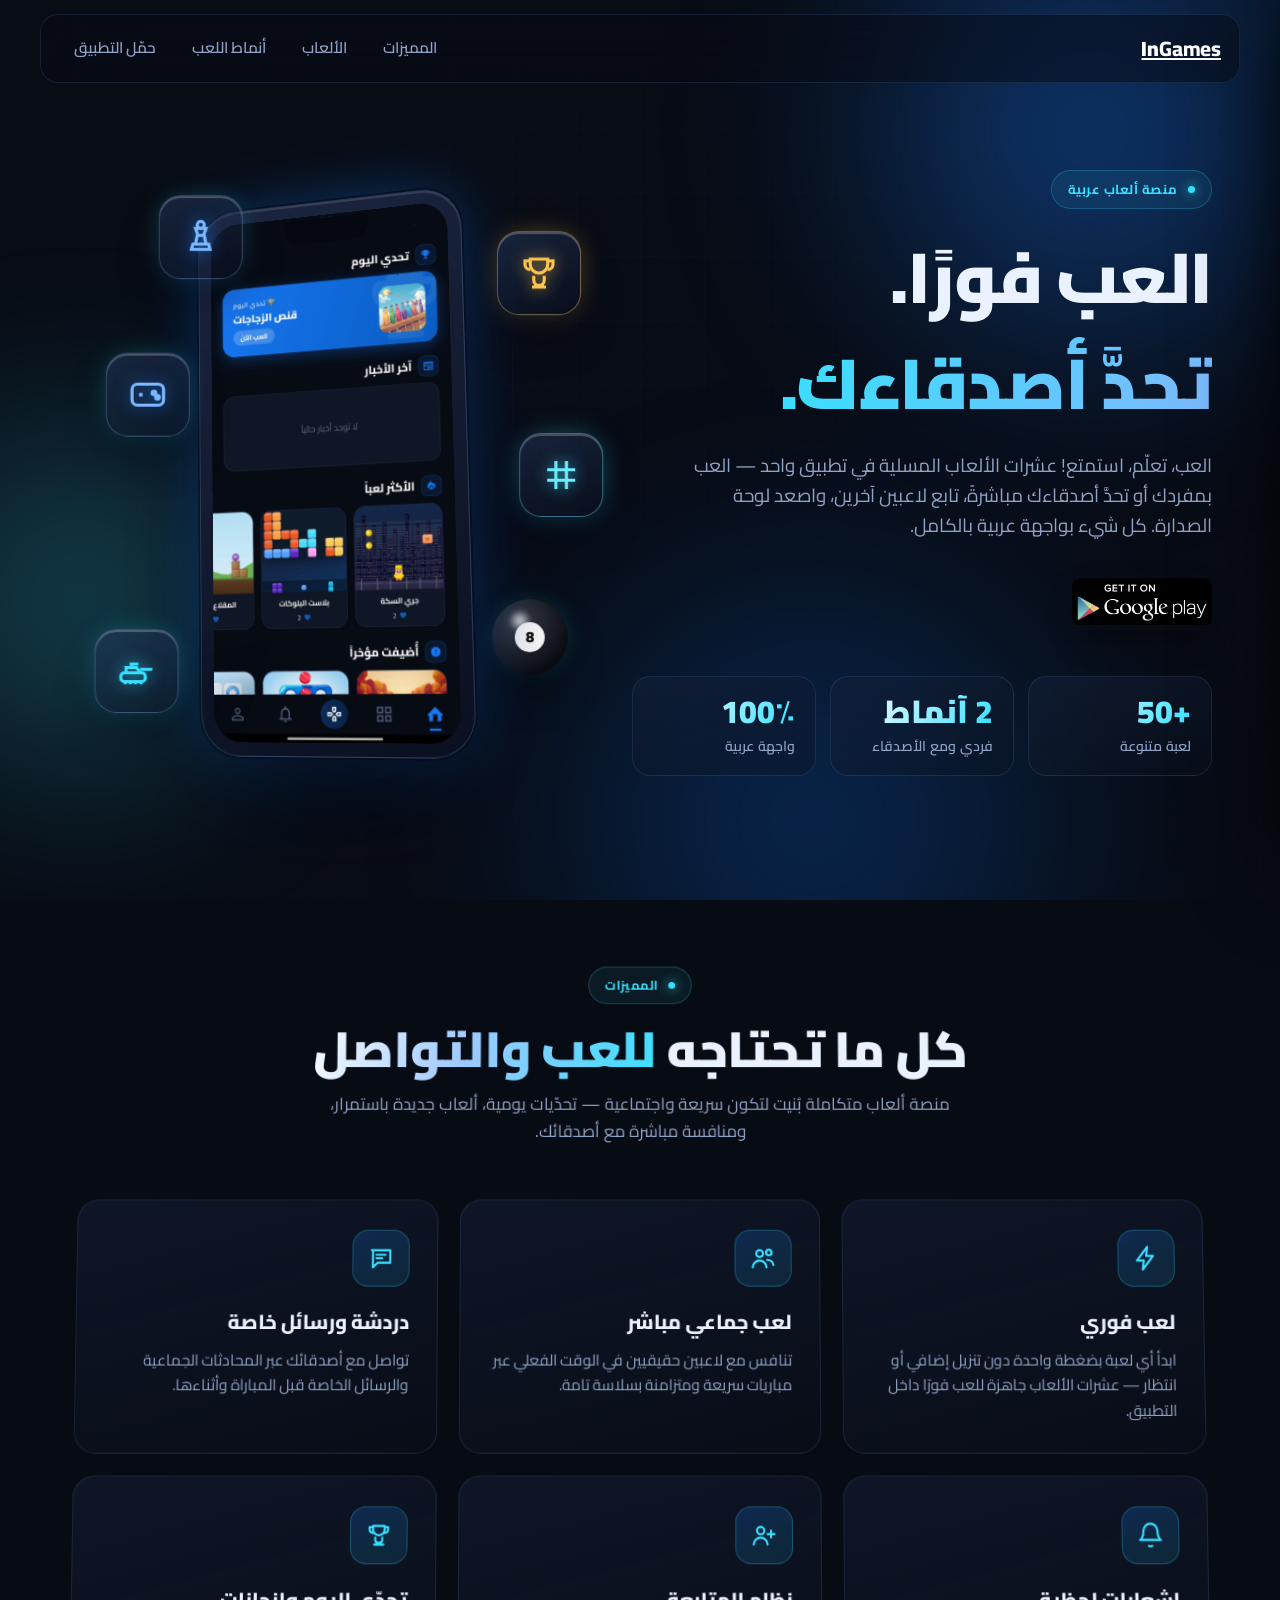
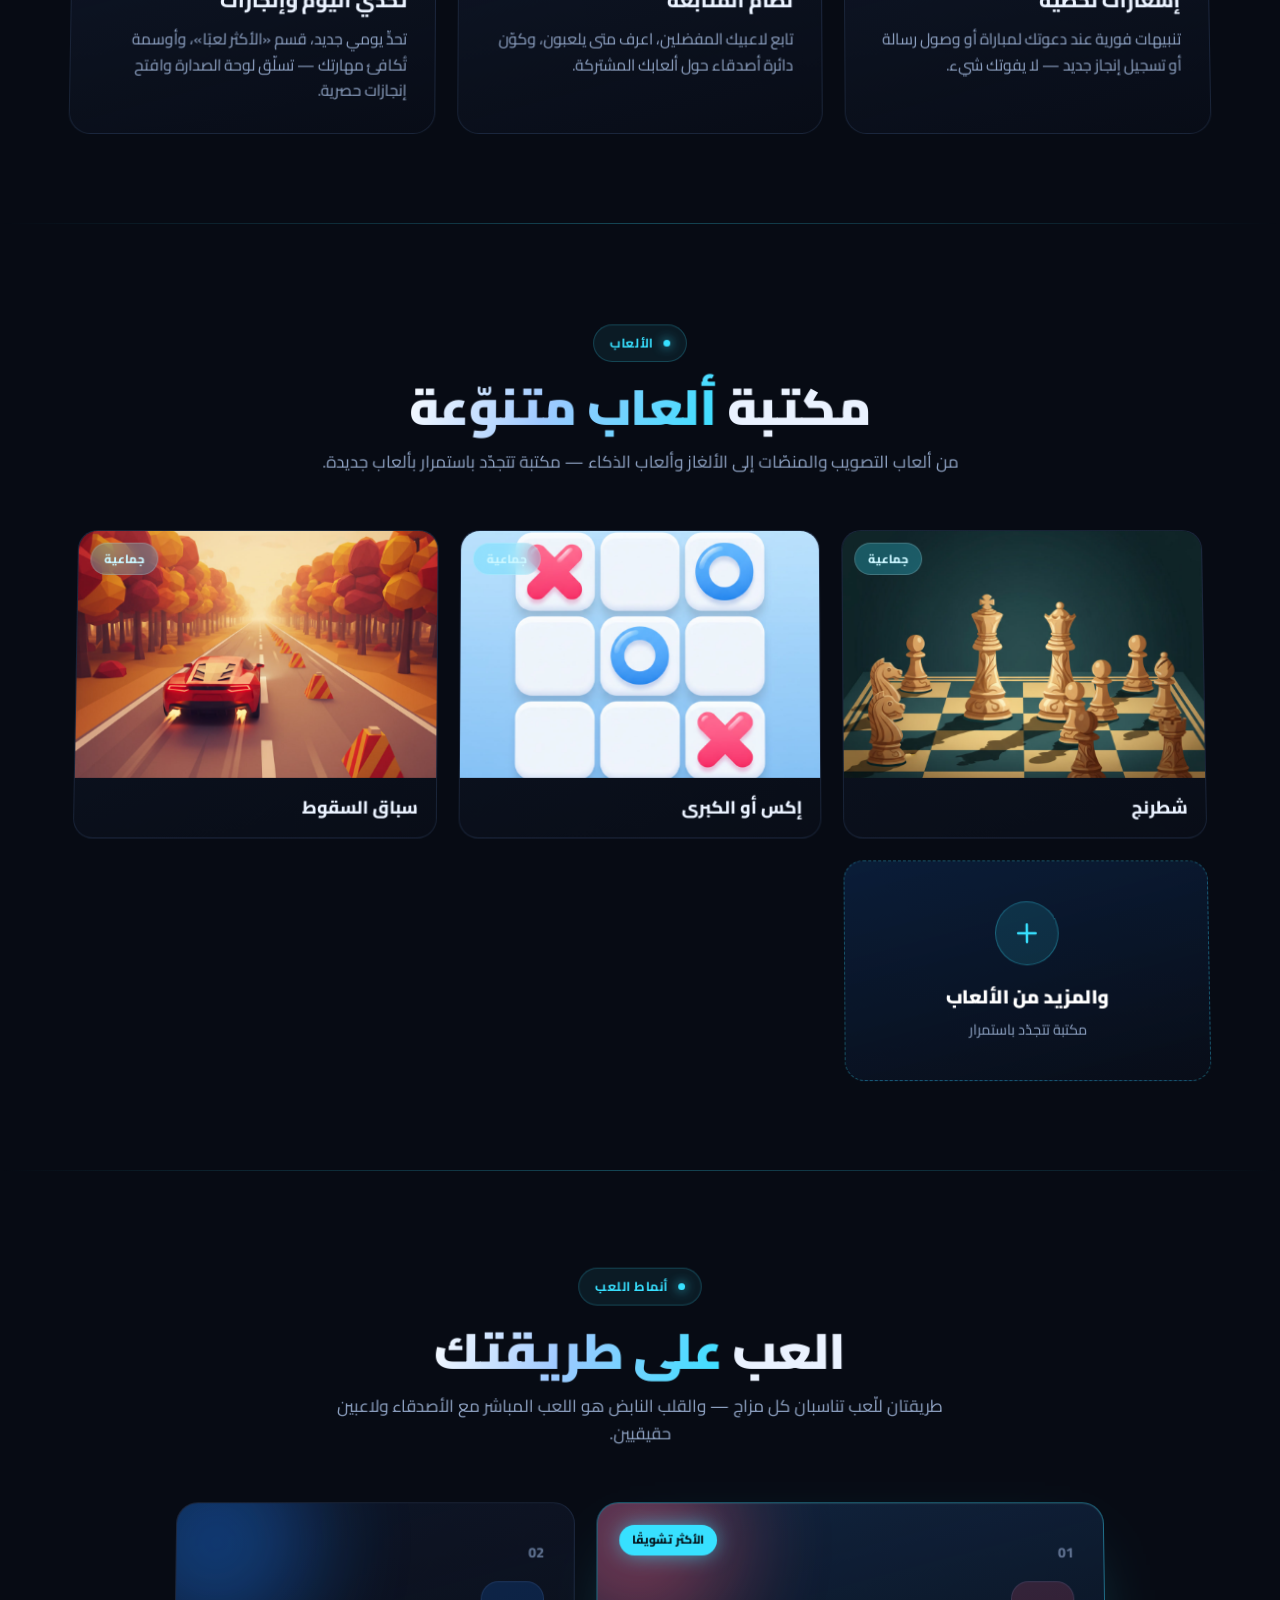
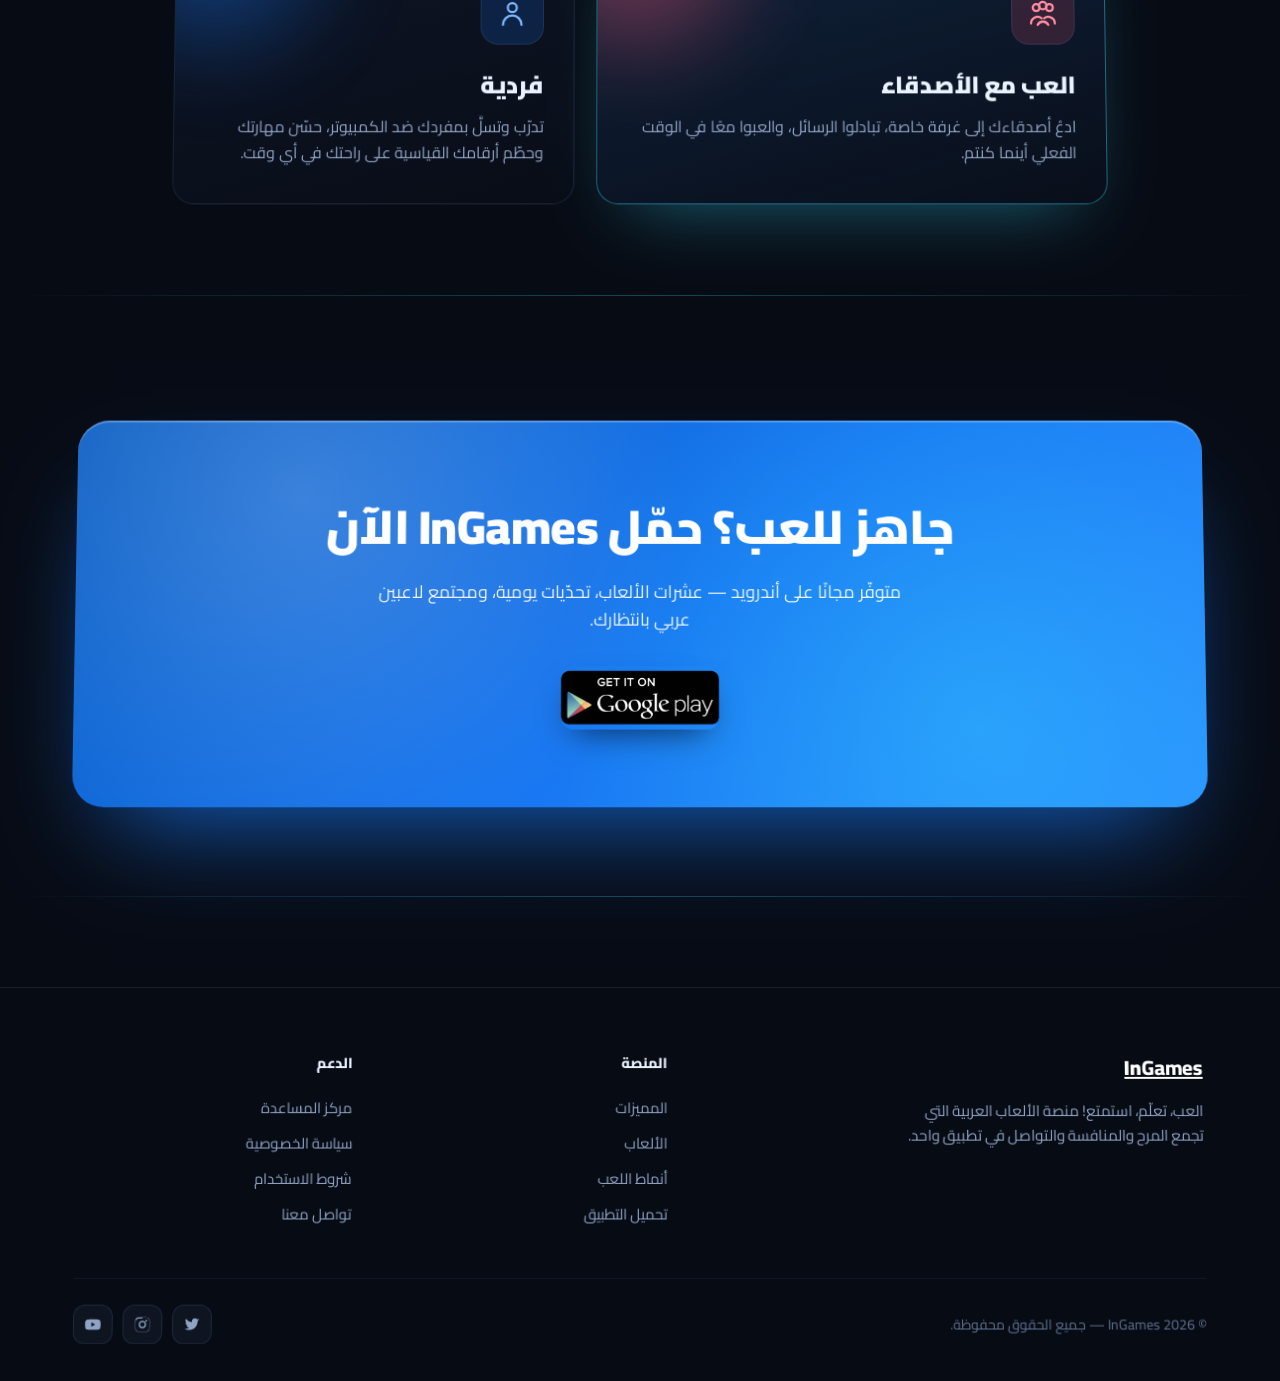
==== commit 47d977ff: "Initial commit: InGames landing site" ====
--- a/index.html
+++ b/index.html
@@ -26,12 +26,6 @@
       <a href="#games">الألعاب</a>
       <a href="#modes">أنماط اللعب</a>
       <a href="#download">حمّل التطبيق</a>
-    </div>
-    <div class="nav-cta">
-      <a href="#download" class="btn btn-primary btn-sm">
-        <svg viewBox="0 0 24 24" fill="none" stroke="currentColor" stroke-width="2" stroke-linecap="round" stroke-linejoin="round"><path d="M12 3v12m0 0l4-4m-4 4l-4-4M4 21h16"/></svg>
-        حمّل
-      </a>
     </div>
     <button class="nav-burger" id="navBurger" aria-label="القائمة" aria-expanded="false">
       <span></span><span></span><span></span>
--- a/styles.css
+++ b/styles.css
@@ -425,3 +425,177 @@
 
 /* extra breathing room between the two hero headline lines */
 .hero-copy h1 .hl{display:inline-block;margin-top:.18em}
+
+/* ════════════════════════════════════════════════════════════════
+   3D SECTION TRANSITIONS
+   ════════════════════════════════════════════════════════════════ */
+
+/* perspective context on grid containers so child reveals animate in 3D */
+.feat-grid{perspective:1200px;perspective-origin:50% 0%}
+.games-grid{perspective:1000px;perspective-origin:50% 0%}
+.modes{perspective:1100px;perspective-origin:50% 0%}
+
+/* ── feature cards: 3D entrance (overrides earlier reveal rules) ── */
+.feat.reveal{
+  transform:translateY(36px) rotateX(22deg) scale(.96);
+  filter:blur(5px);
+  transform-origin:bottom center;
+}
+.feat.reveal:nth-child(3n+1){
+  transform:translateY(34px) translateX(-16px) rotateX(16deg) rotateY(10deg) scale(.97);
+  filter:blur(5px);
+  transform-origin:bottom center;
+}
+.feat.reveal:nth-child(3n){
+  transform:translateY(34px) translateX(16px) rotateX(16deg) rotateY(-10deg) scale(.97);
+  filter:blur(5px);
+  transform-origin:bottom center;
+}
+.feat.reveal.in{transform:none;filter:blur(0)}
+
+/* ── game cards: strong perspective rise ── */
+.game.reveal{
+  transform:translateY(50px) rotateX(28deg) scale(.92);
+  transform-origin:bottom center;
+  filter:blur(5px);
+}
+.game.reveal.in{transform:none;filter:blur(0)}
+
+/* ── mode cards: depth zoom ── */
+.mode.reveal{
+  transform:translateY(50px) rotateX(20deg) translateZ(-50px) scale(.92);
+  transform-origin:bottom center;
+  filter:blur(5px);
+}
+.mode.reveal.in{transform:none;filter:blur(0)}
+
+/* ── section heading: X-axis flip ── */
+.sec-head h2.reveal{
+  transform:translateY(30px) rotateX(18deg);
+  transform-origin:bottom center;
+  filter:blur(5px);
+}
+.sec-head h2.reveal.in{transform:none;filter:blur(0)}
+
+/* ── CTA inner: perspective flip ── */
+.cta-inner.reveal{
+  opacity:0;
+  transform:perspective(1100px) rotateX(12deg) translateY(40px) scale(.97);
+  transform-origin:bottom center;
+  filter:blur(6px);
+  transition:opacity .8s cubic-bezier(.2,.8,.2,1),transform .8s cubic-bezier(.2,.8,.2,1),filter .8s ease;
+}
+.cta-inner.reveal.in{
+  opacity:1;
+  transform:perspective(1100px) rotateX(0deg) translateY(0) scale(1);
+  filter:blur(0);
+}
+
+/* glowing seam between sections */
+section.block::after{
+  content:'';
+  position:absolute;
+  bottom:0;left:0;right:0;height:1px;
+  background:linear-gradient(90deg,
+    transparent 0%,
+    rgba(55,224,255,.1) 15%,
+    rgba(55,224,255,.28) 50%,
+    rgba(55,224,255,.1) 85%,
+    transparent 100%);
+  pointer-events:none;
+}
+
+/* section wraps receive scroll-driven 3D depth tilt via JS */
+section.block .wrap,footer .wrap{will-change:transform}
+
+/* kill all 3D effects for reduced-motion preference */
+@media(prefers-reduced-motion:reduce){
+  .feat-grid,.games-grid,.modes{perspective:none}
+  .feat.reveal,.feat.reveal:nth-child(3n+1),.feat.reveal:nth-child(3n),
+  .game.reveal,.mode.reveal,
+  .sec-head h2.reveal,.cta-inner.reveal{
+    opacity:1!important;transform:none!important;filter:none!important;transition:none!important
+  }
+  section.block .wrap,footer .wrap{will-change:auto;transform:none!important}
+}
+
+/* ════════════════════════════════════════════════════════════════
+   PHONE OPTIMIZATIONS
+   ════════════════════════════════════════════════════════════════ */
+
+/* ── Enhancements to the existing 620px breakpoint ── */
+@media(max-width:620px){
+  section.block{padding:60px 0}
+  .hero-copy h1{font-size:clamp(2.1rem,7.5vw,2.8rem)}
+  .hero-copy p{font-size:1.05rem;margin-bottom:26px}
+  .stats{gap:10px}
+  .stat{min-width:80px;padding:14px 14px}
+  .stat .num{font-size:1.7rem}
+  .sec-head{margin:0 auto 36px}
+  .sec-head p{font-size:1rem}
+  .cta-band{margin:20px 0 60px}
+  .foot-bottom{flex-direction:column;align-items:flex-start;gap:14px}
+  footer{padding:48px 0 28px}
+  .phone{border-radius:35px;padding:11px}
+  .phone::before{width:75px;height:22px;top:13px;border-radius:0 0 13px 13px}
+  .phone-screen{border-radius:25px}
+  .phone-screen image-slot{height:calc(100% + 23px);top:-23px}
+  .scene{perspective:1075px}
+}
+
+/* ── 480px and below — modern phone portrait ── */
+@media(max-width:480px){
+  .wrap{padding:0 16px}
+  .hero{padding:110px 0 44px}
+  .scene{height:340px;perspective:850px}
+  .phone{width:196px;height:390px;border-radius:29px;padding:9px}
+  .phone::before{width:63px;height:18px;top:11px;border-radius:0 0 11px 11px}
+  .phone-screen{border-radius:21px}
+  .phone-screen image-slot{height:calc(100% + 20px);top:-20px}
+  .hero-actions{margin-bottom:28px}
+  section.block{padding:50px 0}
+  .sec-head h2{font-size:clamp(1.75rem,6.5vw,2.4rem);margin:14px 0 10px}
+  .sec-head p{font-size:.95rem}
+  .cta-inner{padding:36px 18px}
+  .cta-inner h2{font-size:clamp(1.8rem,6vw,2.4rem)}
+  .cta-inner p{font-size:1rem}
+  .feat{padding:24px 20px}
+  .feat h3{font-size:1.12rem}
+  .feat p{font-size:.94rem}
+  .mode{padding:28px 22px}
+  .mode h3{font-size:1.3rem}
+  .mode p{font-size:.96rem}
+  .game-more{min-height:180px}
+  .glass-chip{width:68px;height:68px;border-radius:18px}
+  .glass-chip svg{width:32px;height:32px}
+  .ball-8{width:60px;height:60px}
+  .nav-inner{margin:10px auto 0}
+  footer{padding:40px 0 24px}
+  .foot-grid{gap:24px}
+}
+
+/* ── 390px and below — small/standard phones ── */
+@media(max-width:390px){
+  .wrap{padding:0 14px}
+  .hero{padding:100px 0 36px}
+  .scene{height:290px;perspective:725px}
+  .phone{width:174px;height:346px;border-radius:26px;padding:8px}
+  .phone::before{width:56px;height:16px;top:10px;border-radius:0 0 10px 10px}
+  .phone-screen{border-radius:18px}
+  .phone-screen image-slot{height:calc(100% + 17px);top:-17px}
+  .hero-copy h1{font-size:clamp(1.85rem,8.5vw,2.1rem)}
+  .hero-copy p{font-size:1rem}
+  .stats{gap:8px}
+  .stat{padding:12px 10px}
+  .stat .num{font-size:1.45rem}
+  .stat .lbl{font-size:.8rem}
+  section.block{padding:44px 0}
+  .sec-head{margin:0 auto 28px}
+  .cta-inner{padding:28px 16px}
+  .cta-inner h2{font-size:clamp(1.5rem,7.5vw,1.9rem)}
+  .btn{font-size:.9rem;padding:12px 20px}
+  .feat{padding:20px 16px}
+  .mode{padding:22px 18px}
+  .foot-grid{gap:20px}
+  footer{padding:32px 0 20px}
+}
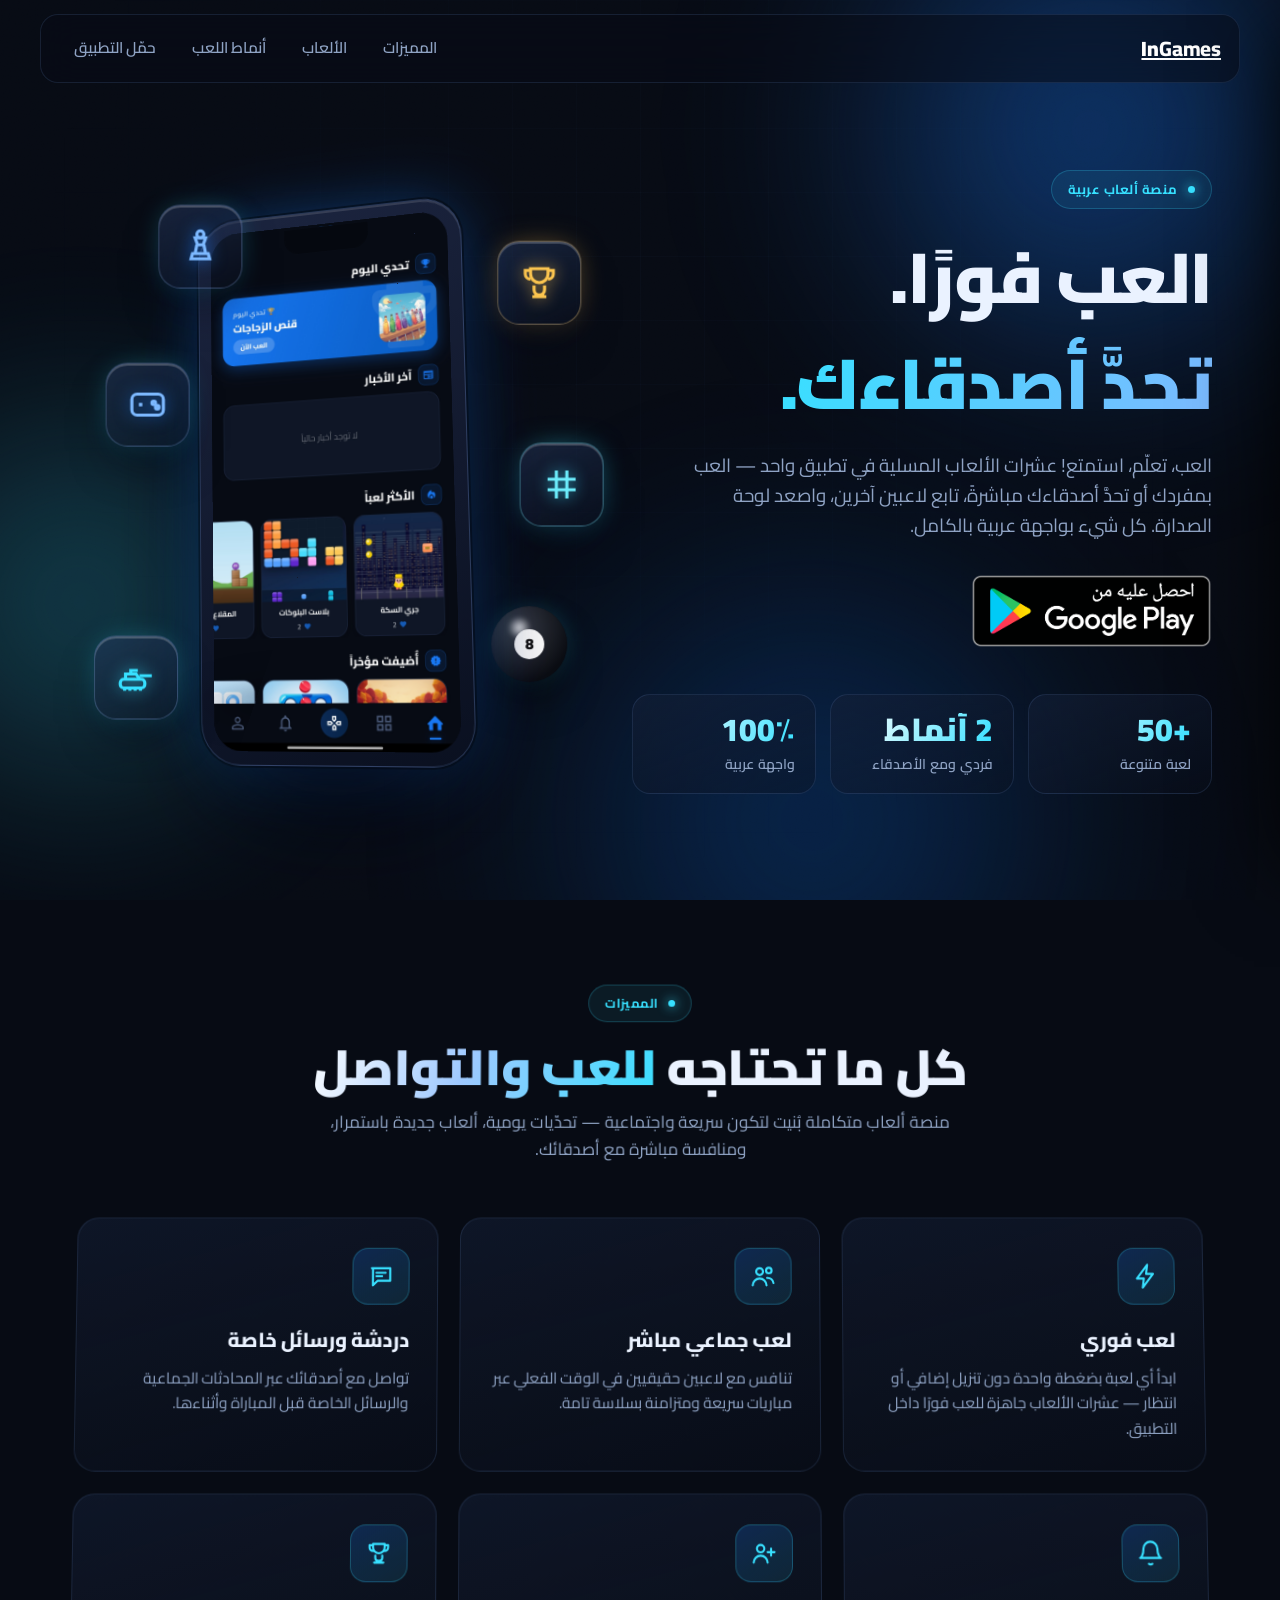
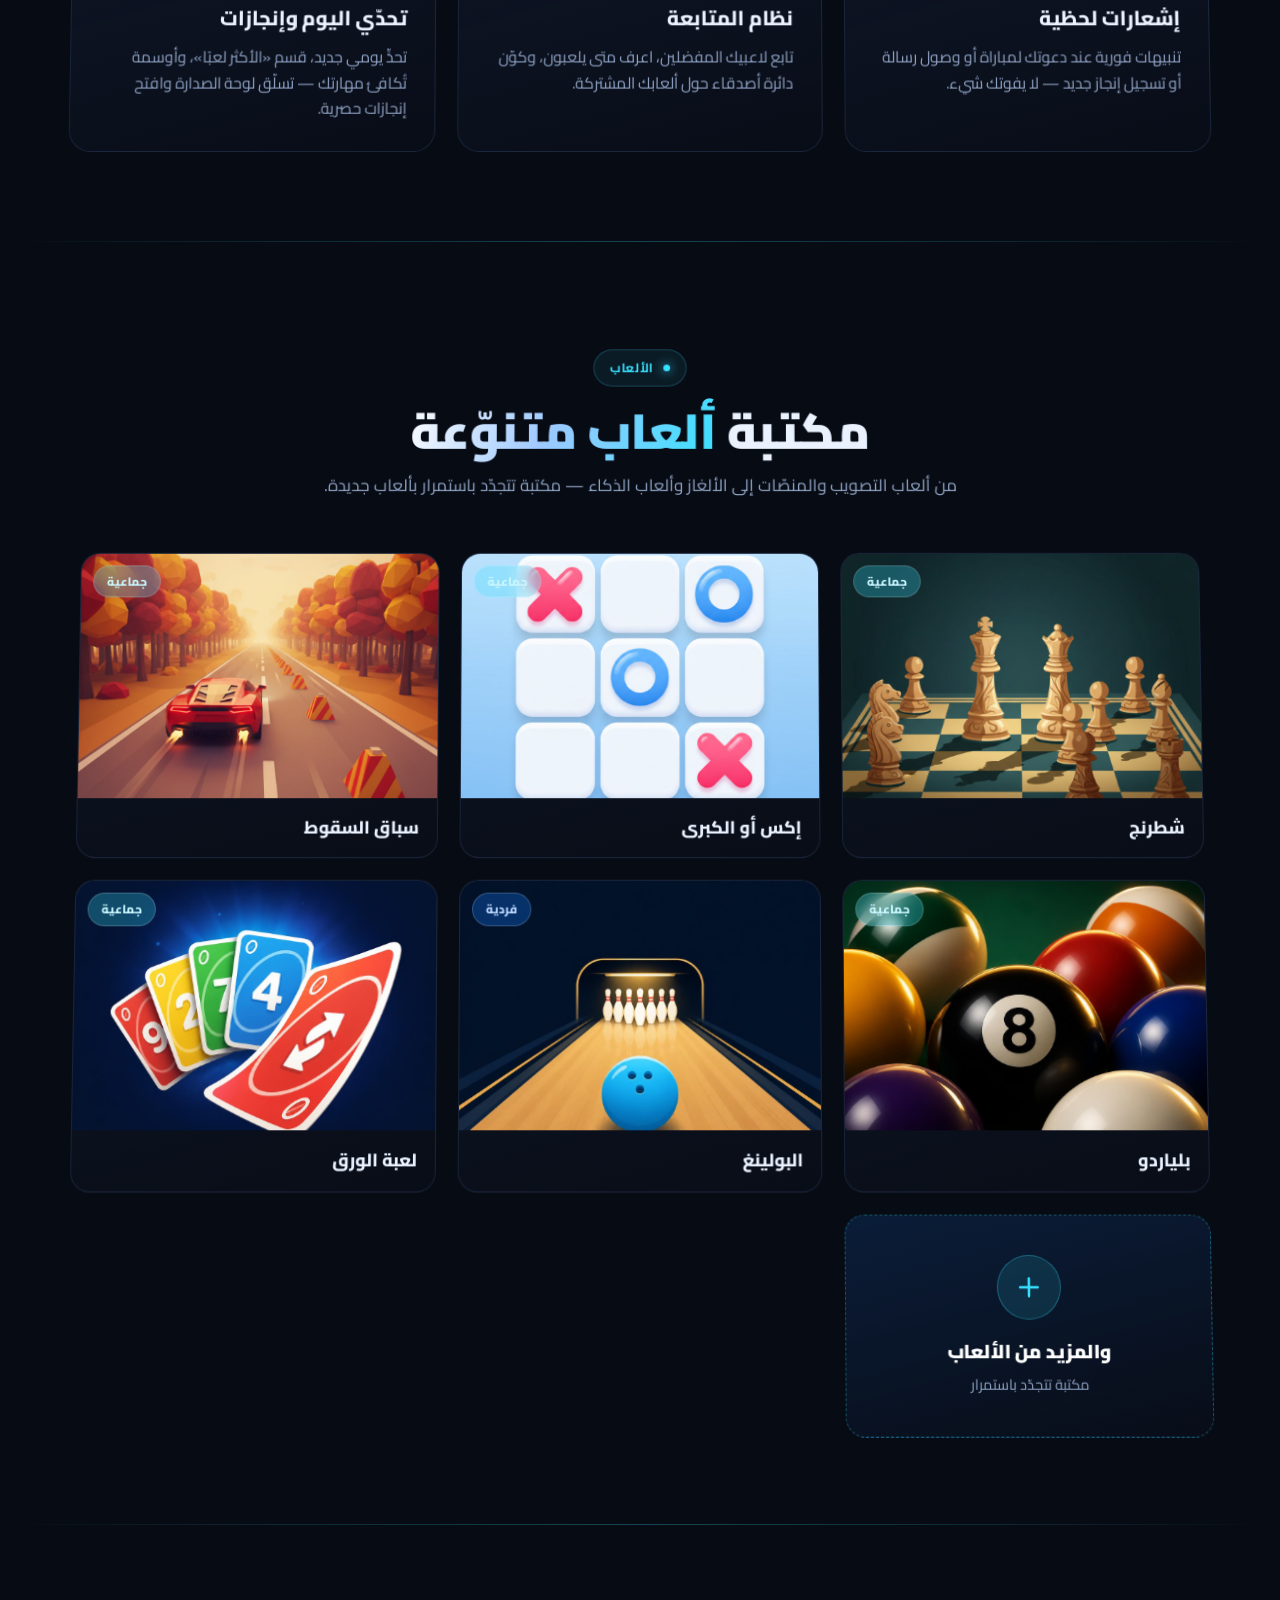
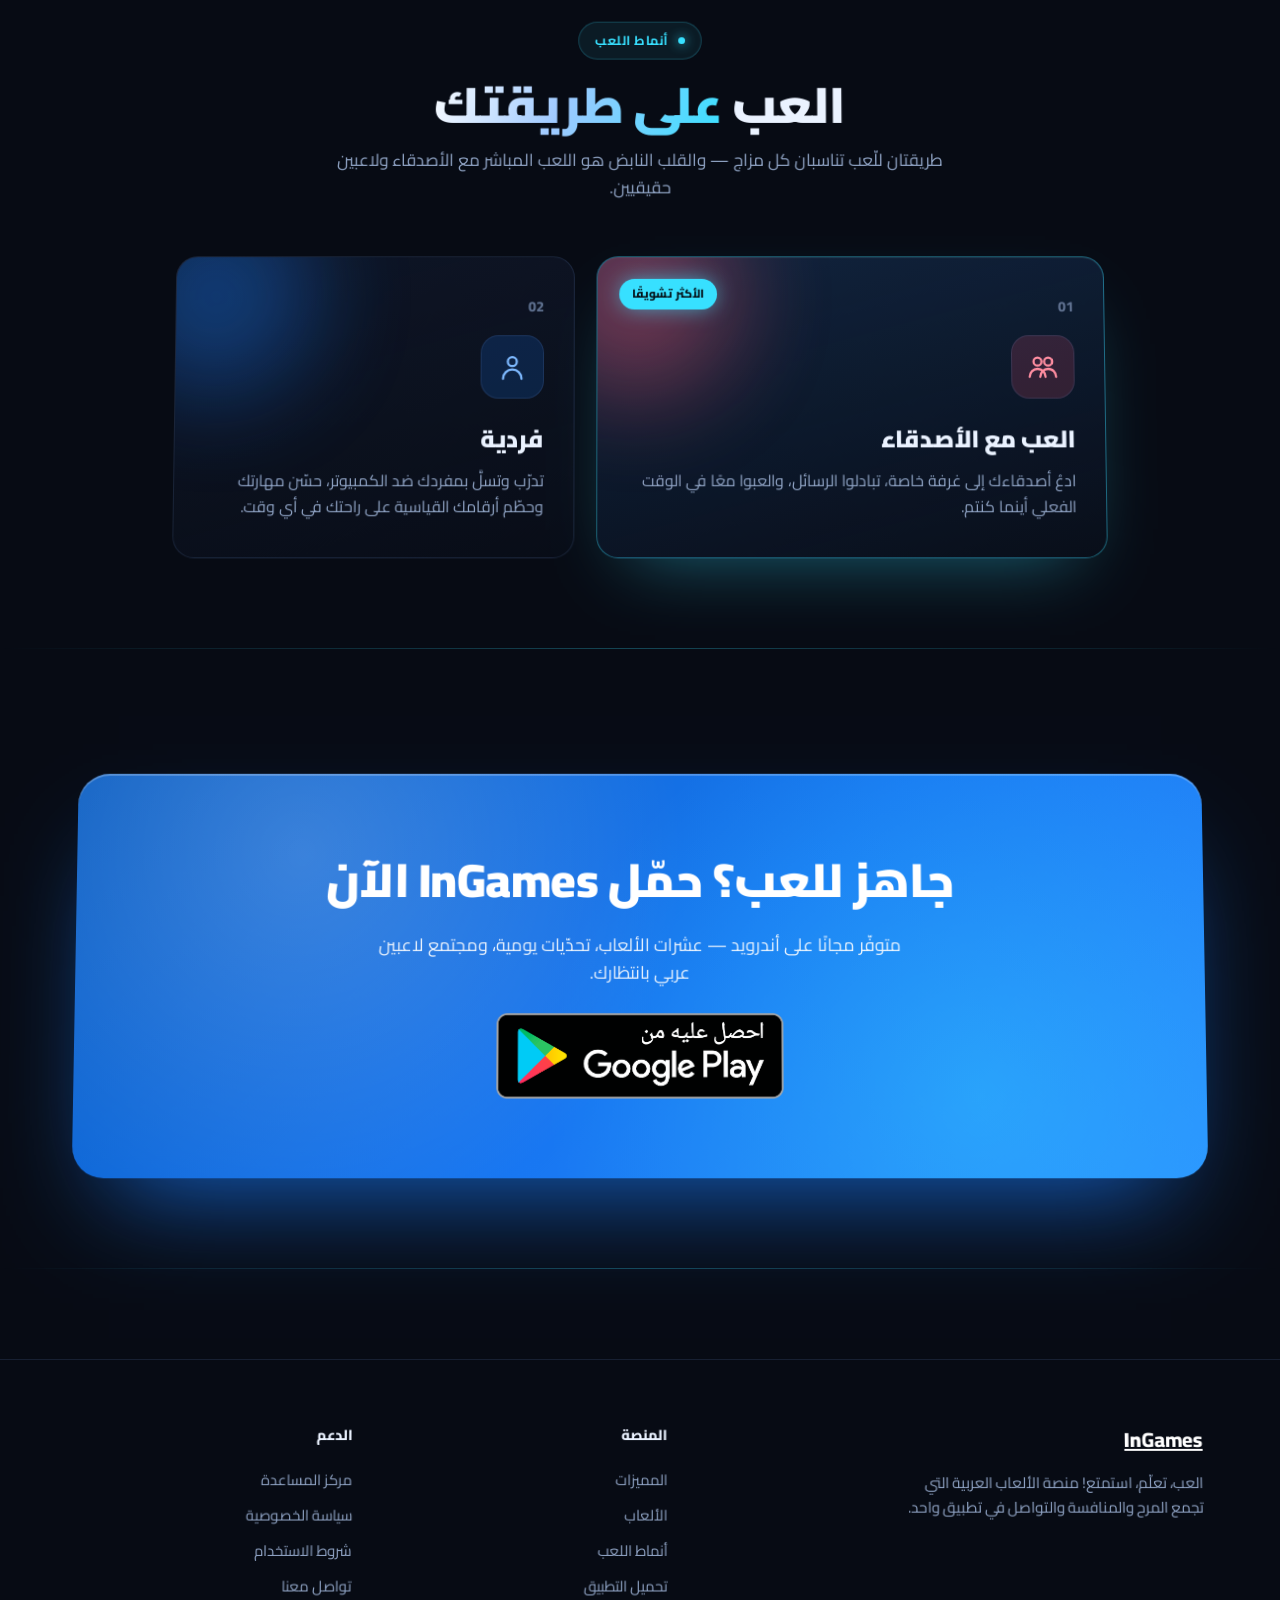
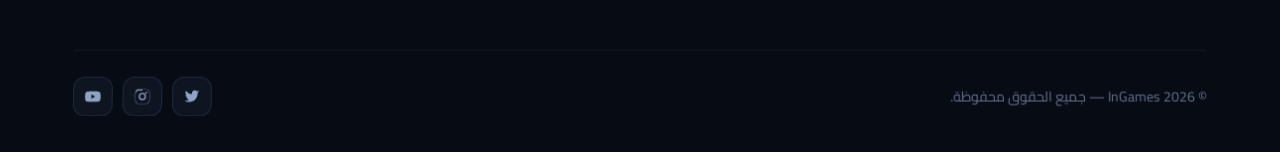
==== commit 40afbea1: "Add new game covers, Play Store badge, favicon; update modes icon" ====
--- a/index.html
+++ b/index.html
@@ -4,6 +4,8 @@
 <meta charset="UTF-8">
 <meta name="viewport" content="width=device-width, initial-scale=1.0">
 <title>InGames — منصة الألعاب العربية</title>
+<link rel="icon" type="image/jpeg" href="assets/favicon.jpg">
+<link rel="apple-touch-icon" href="assets/favicon.jpg">
 <link rel="preconnect" href="https://fonts.googleapis.com">
 <link rel="preconnect" href="https://fonts.gstatic.com" crossorigin>
 <link href="https://fonts.googleapis.com/css2?family=Cairo:wght@400;600;700;800;900&display=swap" rel="stylesheet">
@@ -179,7 +181,7 @@
         <span class="glo"></span>
         <div class="mtag">الأكثر تشويقًا</div>
         <div class="mnum">01</div>
-        <div class="micon"><svg viewBox="0 0 24 24" fill="none" stroke-linecap="round" stroke-linejoin="round"><circle cx="7" cy="8" r="2.6"/><circle cx="17" cy="8" r="2.6"/><circle cx="12" cy="6.5" r="2.8"/><path d="M3 20a5 5 0 0 1 8-4M21 20a5 5 0 0 0-8-4M8 21a4.5 4.5 0 0 1 8 0"/></svg></div>
+        <div class="micon"><svg viewBox="0 0 24 24" fill="none" stroke-linecap="round" stroke-linejoin="round"><circle cx="8" cy="8" r="3"/><circle cx="16" cy="8" r="3"/><path d="M2 19.5a6 6 0 0 1 12 0"/><path d="M10 19.5a6 6 0 0 1 12 0"/></svg></div>
         <h3>العب مع الأصدقاء</h3>
         <p>ادعُ أصدقاءك إلى غرفة خاصة، تبادلوا الرسائل، والعبوا معًا في الوقت الفعلي أينما كنتم.</p>
       </div>
@@ -248,7 +250,10 @@
   const games=[
     {name:"شطرنج",mode:"multi",img:"assets/chess.jpg"},
     {name:"إكس أو الكبرى",mode:"multi",img:"assets/xo.jpg"},
-    {name:"سباق السقوط",mode:"multi",img:"assets/fall_race.jpg"}
+    {name:"سباق السقوط",mode:"multi",img:"assets/fall_race.jpg"},
+    {name:"بلياردو",mode:"multi",img:"assets/billiards.jpg"},
+    {name:"البولينغ",mode:"solo",img:"assets/bowling.jpg"},
+    {name:"لعبة الورق",mode:"multi",img:"assets/cards%20game.jpg"}
   ];
   const labels={solo:"فردية",multi:"جماعية"};
   const grid=document.getElementById('gamesGrid');
--- a/styles.css
+++ b/styles.css
@@ -237,7 +237,7 @@
 .cta-inner::after{content:"";position:absolute;inset:0;background-image:radial-gradient(circle at 20% 20%,rgba(255,255,255,.18),transparent 40%),radial-gradient(circle at 80% 80%,rgba(55,224,255,.35),transparent 45%);}
 .cta-inner > *{position:relative;z-index:2}
 .cta-inner h2{font-size:clamp(2rem,4.5vw,3rem);font-weight:900;color:#fff;margin-bottom:14px;letter-spacing:-.01em}
-.cta-inner p{color:rgba(255,255,255,.9);font-size:1.12rem;max-width:540px;margin:0 auto 32px}
+.cta-inner p{color:rgba(255,255,255,.9);font-size:1.12rem;max-width:540px;margin:0 auto 24px}
 .cta-inner .btn-primary{background:#fff;color:var(--blue-deep);box-shadow:0 18px 40px -14px rgba(0,0,0,.5)}
 .cta-inner .btn-primary:hover{background:#f0f6ff}
 
@@ -409,17 +409,16 @@
 .game:hover .game-img{transform:scale(1.06)}
 
 /* Google Play badge buttons */
-.store-badge{display:inline-flex;align-items:center;border-radius:14px;
+.store-badge{display:inline-flex;align-items:center;
   transition:transform .25s cubic-bezier(.2,.9,.3,1.3),filter .25s;
   line-height:0}
-.store-badge img{height:56px;width:auto;display:block;border-radius:12px;
-  box-shadow:0 14px 34px -14px rgba(0,0,0,.7)}
+.store-badge img{height:74px;width:auto;display:block}
 .store-badge:hover{transform:translateY(-3px) scale(1.03);filter:brightness(1.06)}
 .store-badge:active{transform:translateY(-1px) scale(.99)}
-.store-badge-lg img{height:64px}
+.store-badge-lg img{height:90px}
 @media(max-width:620px){
-  .store-badge img{height:52px}
-  .store-badge-lg img{height:56px}
+  .store-badge img{height:58px}
+  .store-badge-lg img{height:68px}
 }
 
 
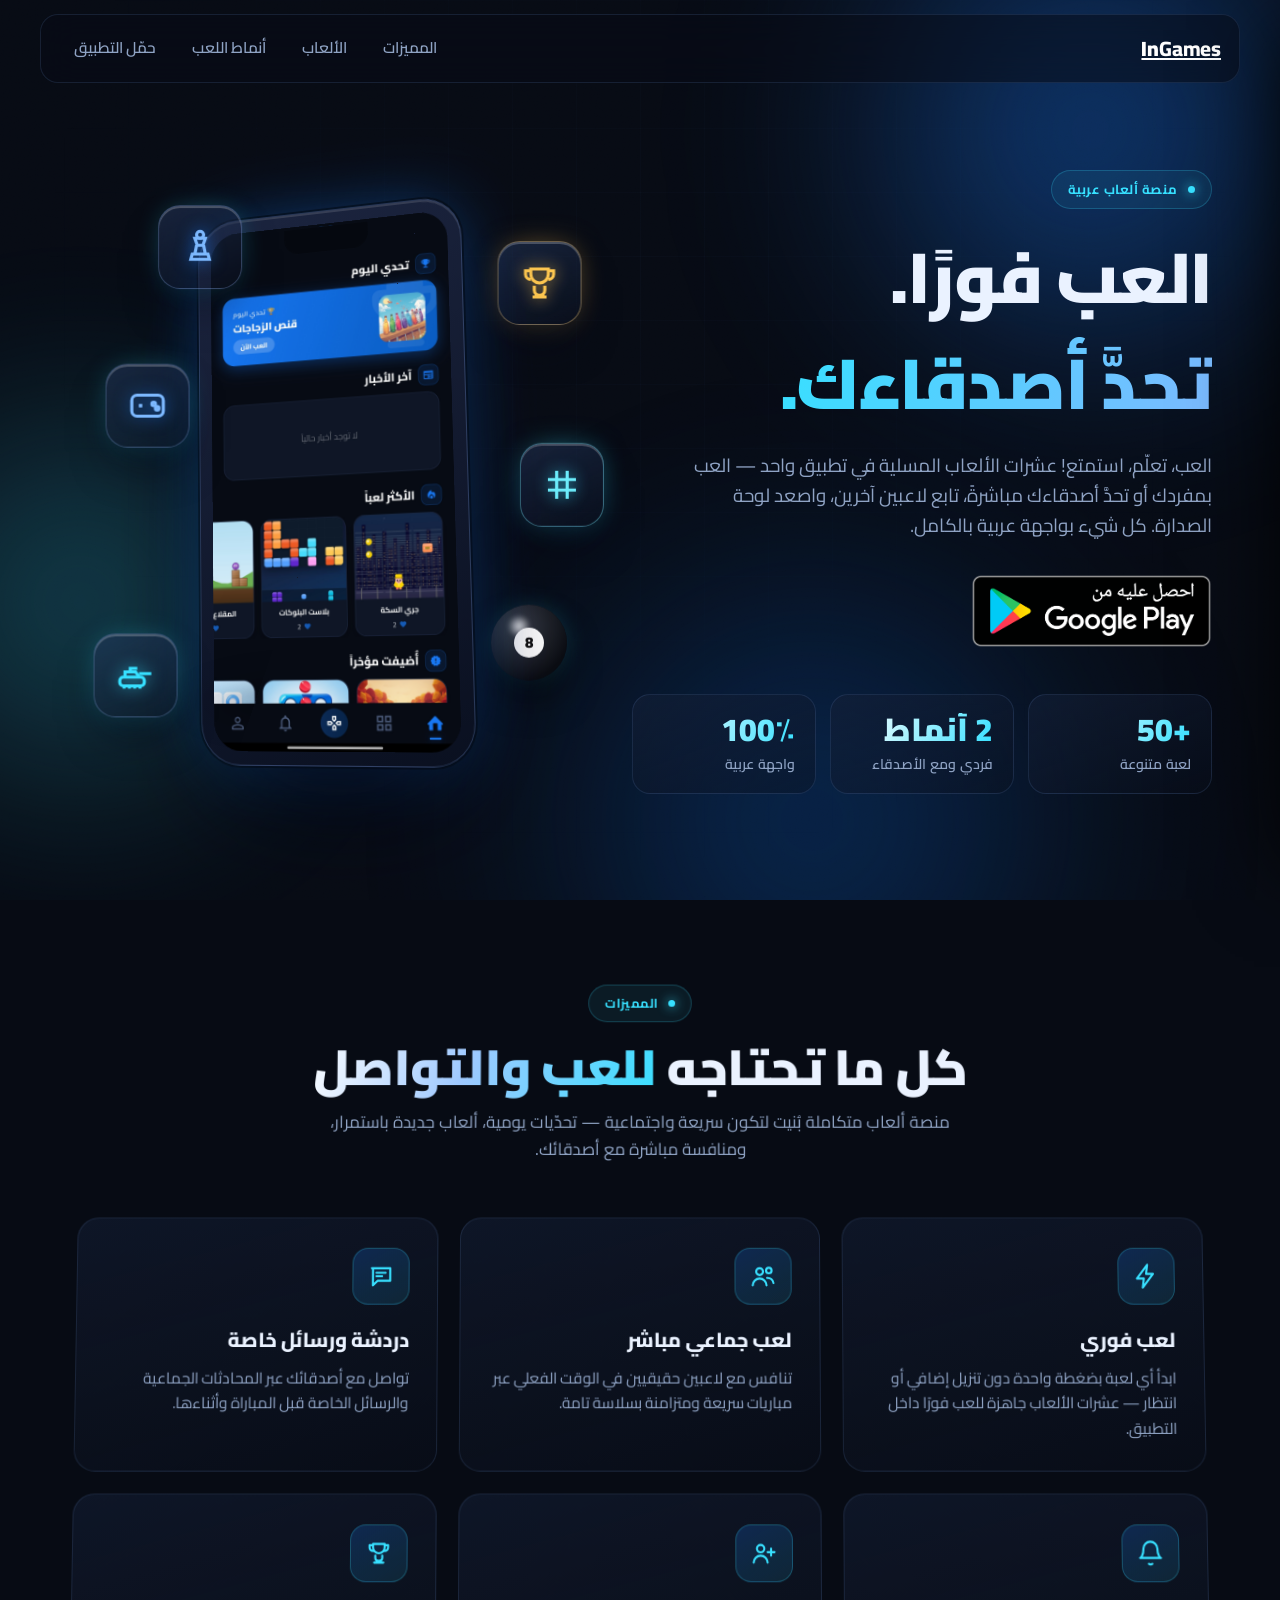
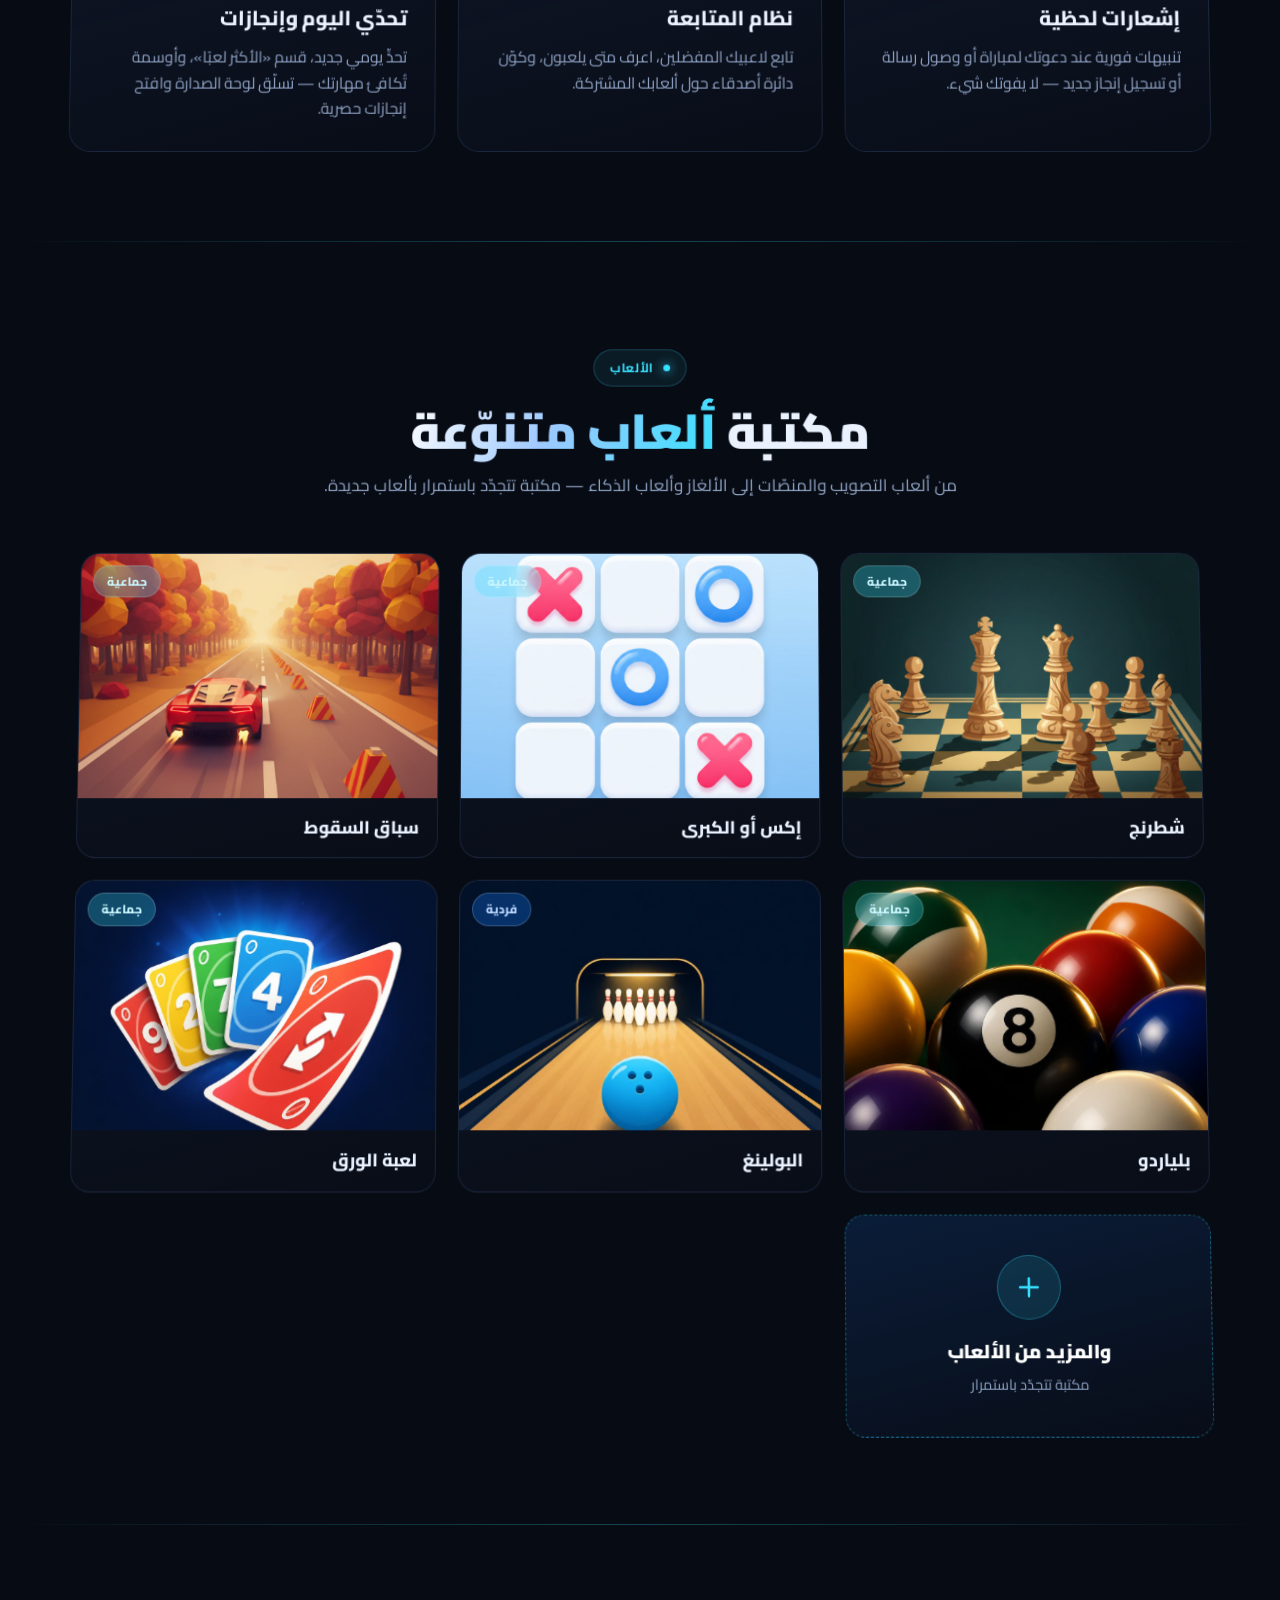
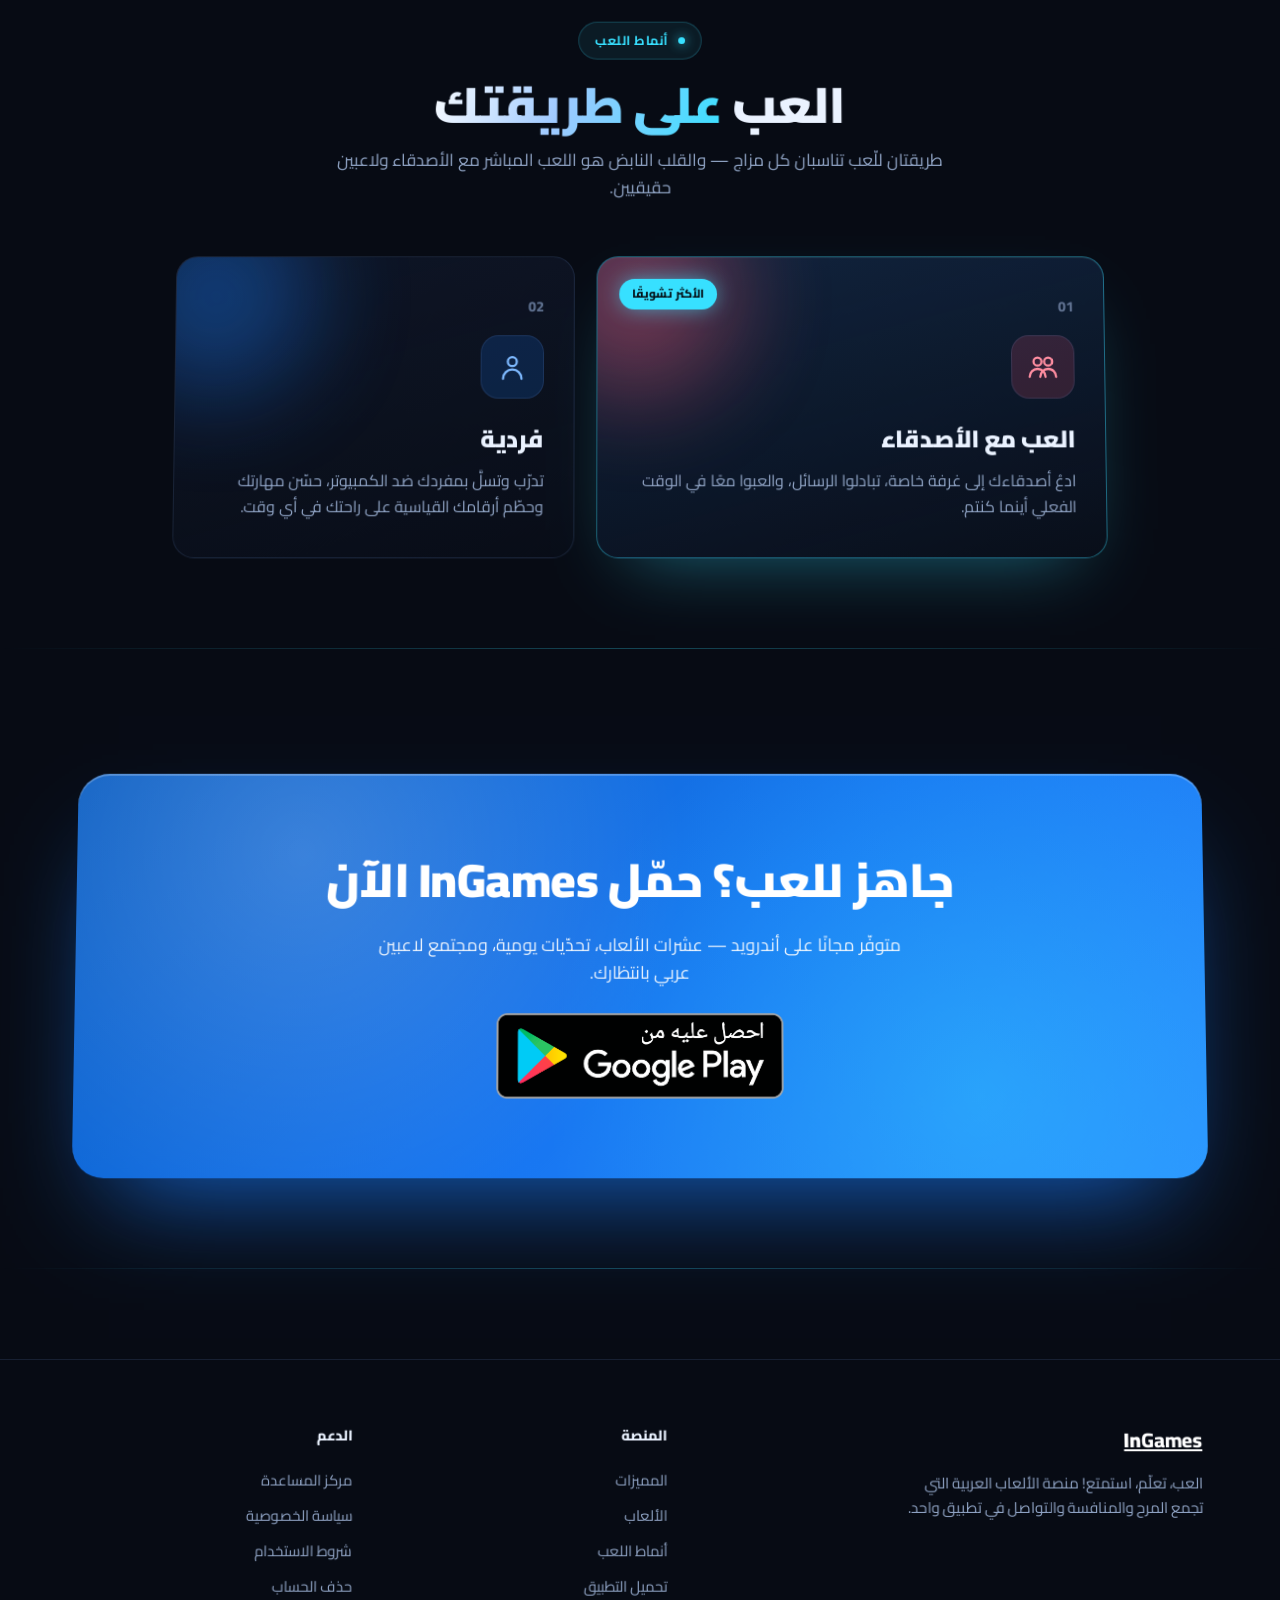
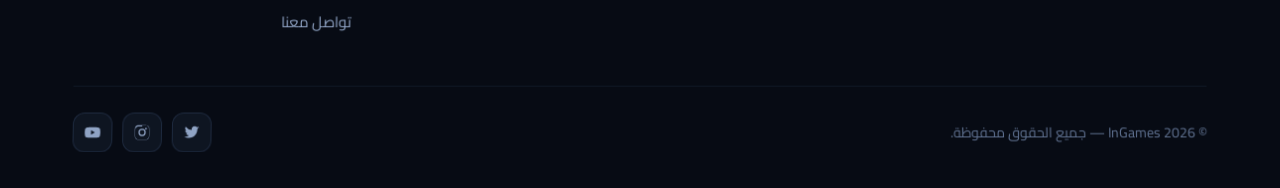
==== commit 9d81b96d: "Add delete account page and link it in the footer Co-Authored-By: Claude Opus 5 <noreply@anthropic.c" ====
--- a/index.html
+++ b/index.html
@@ -229,6 +229,7 @@
         <a href="#">مركز المساعدة</a>
         <a href="privacy.html">سياسة الخصوصية</a>
         <a href="terms.html">شروط الاستخدام</a>
+        <a href="delete-account.html">حذف الحساب</a>
         <a href="mailto:ingamesplayin@gmail.com">تواصل معنا</a>
       </div>
     </div>
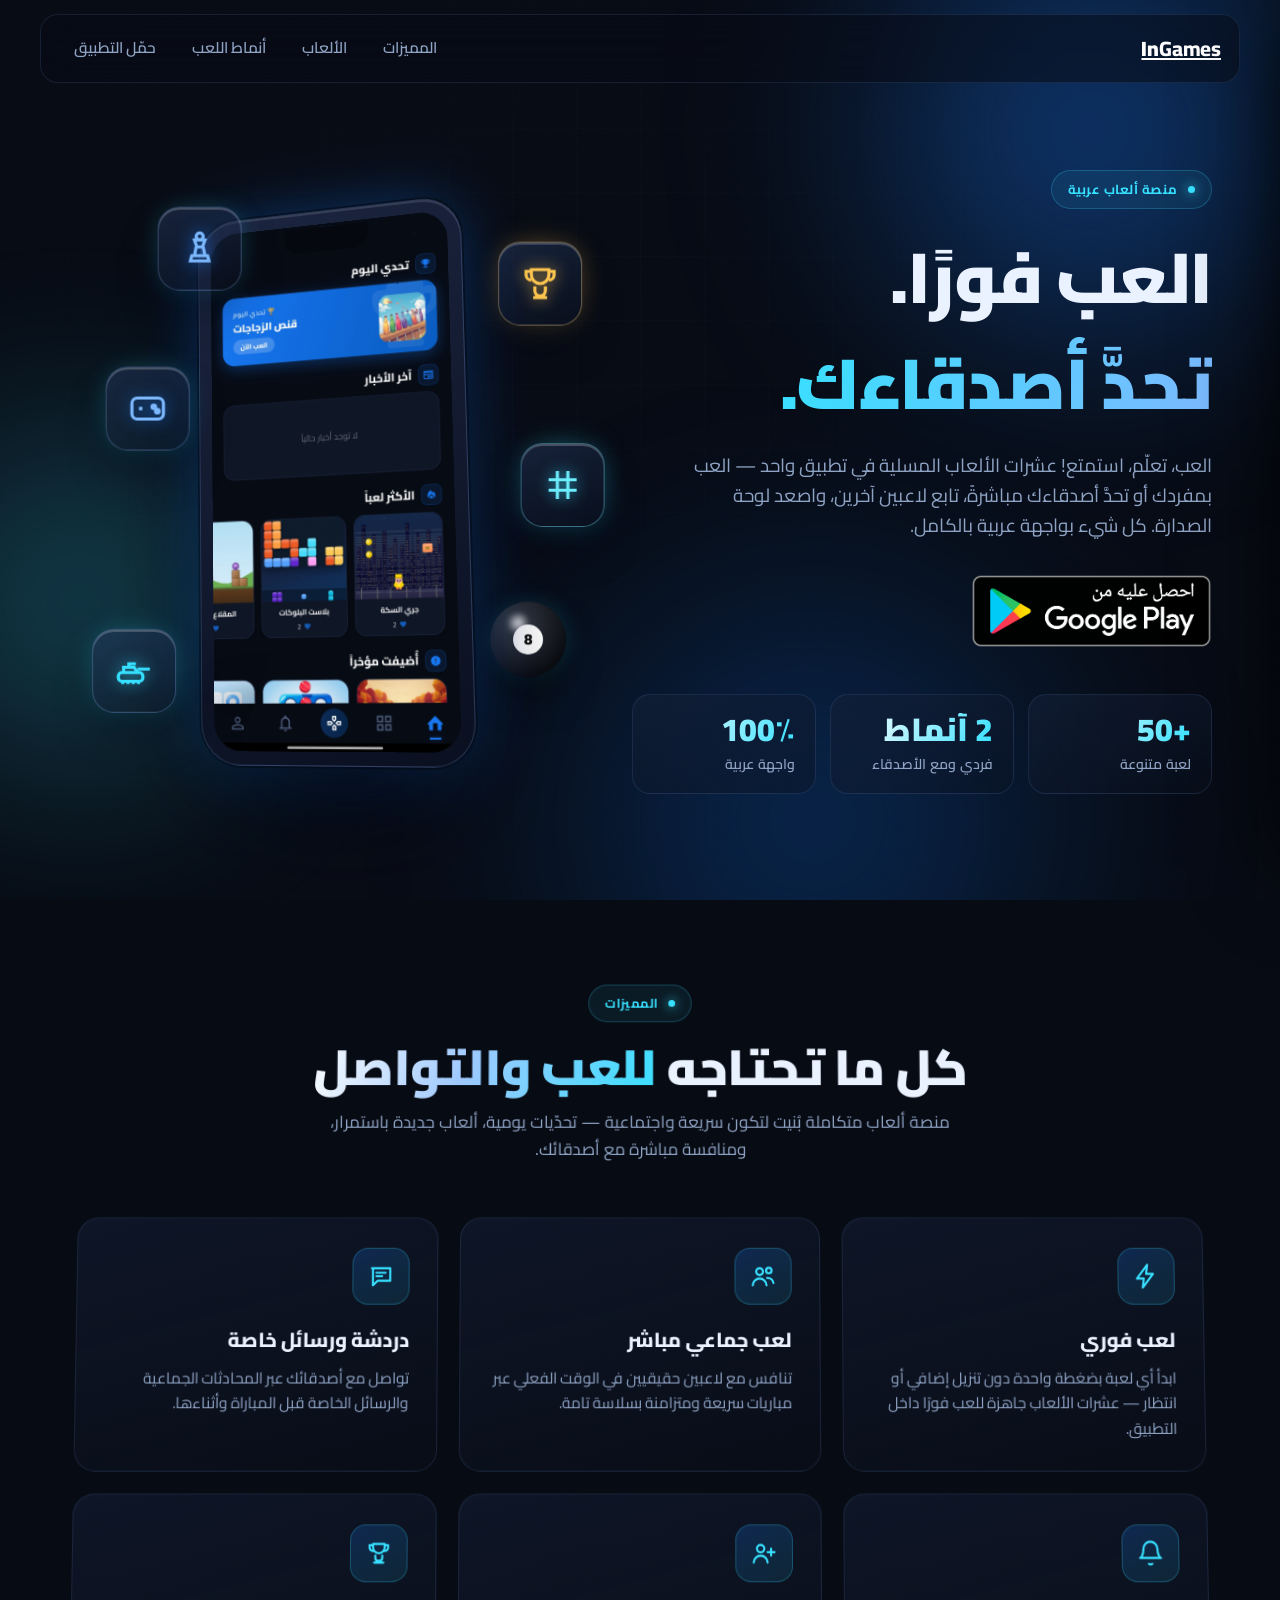
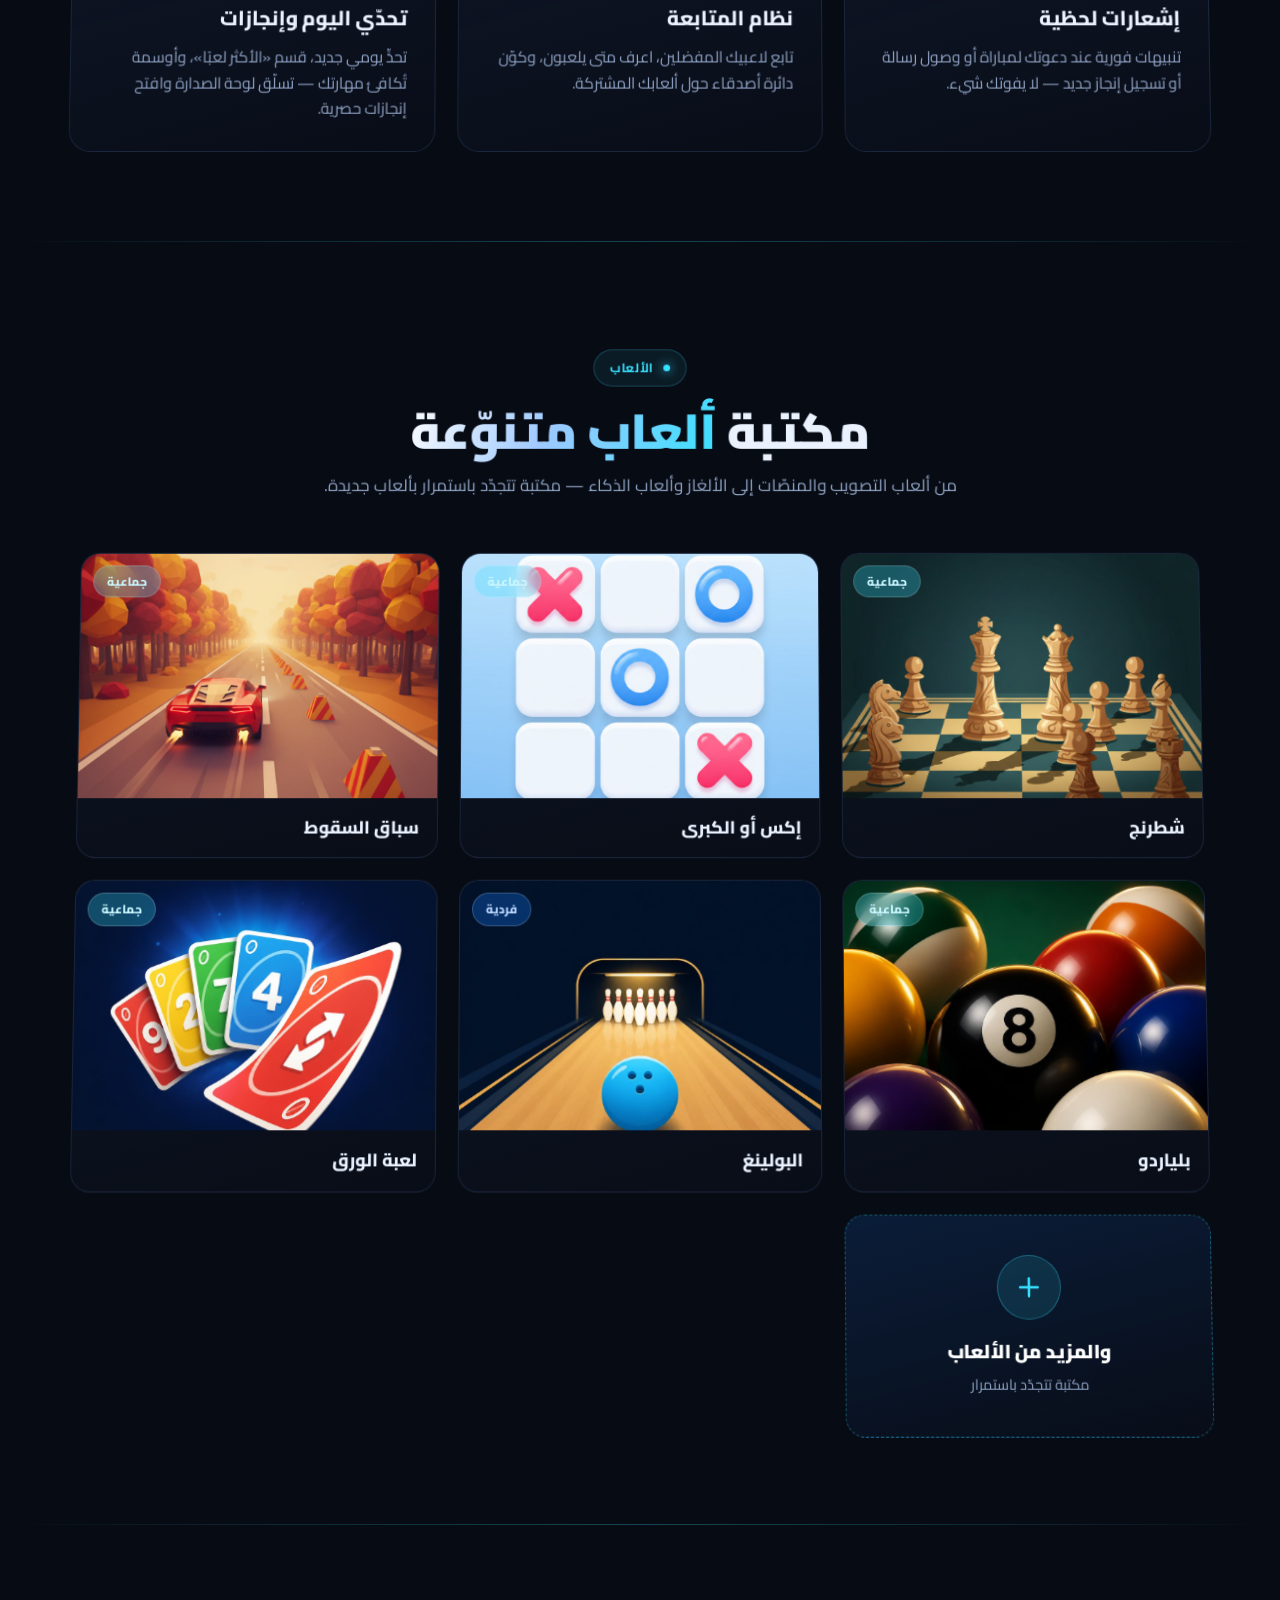
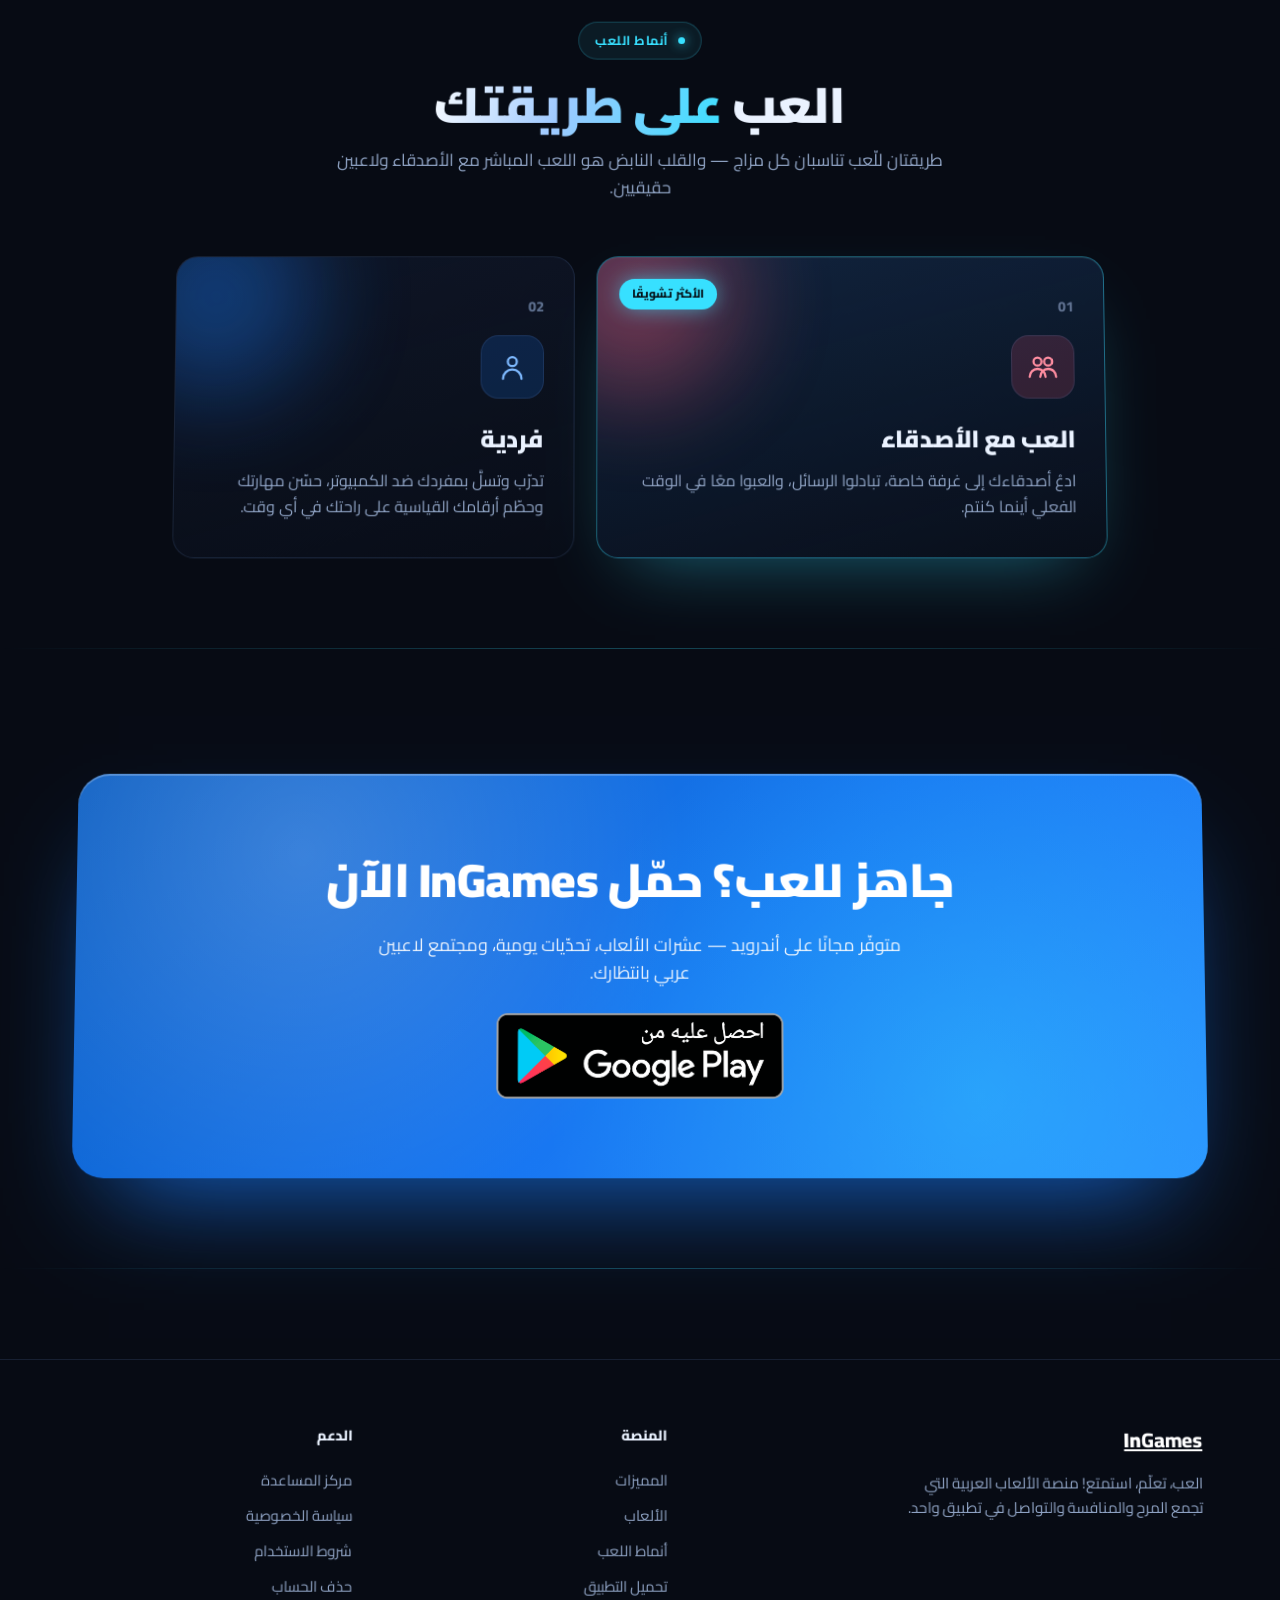
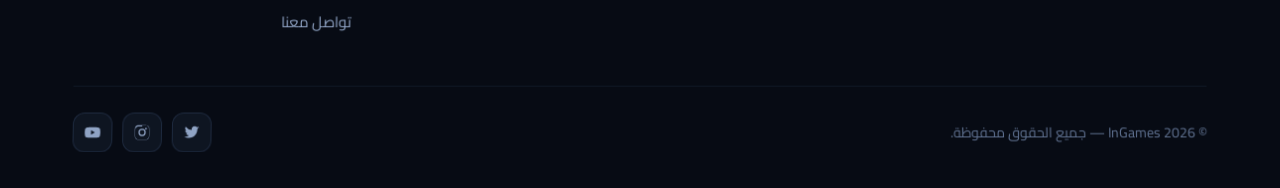
==== commit 68a18f2e: "Link Google Play badges to the app listing Point the hero and CTA store badges at the Play Store pag" ====
--- a/index.html
+++ b/index.html
@@ -64,7 +64,7 @@
       <h1 class="reveal d1">العب فورًا.<br><span class="hl">تحدَّ أصدقاءك.</span></h1>
       <p class="reveal d2">العب، تعلّم، استمتع! عشرات الألعاب المسلية في تطبيق واحد — العب بمفردك أو تحدَّ أصدقاءك مباشرةً، تابع لاعبين آخرين، واصعد لوحة الصدارة. كل شيء بواجهة عربية بالكامل.</p>
       <div class="hero-actions reveal d3">
-        <a href="#download" class="store-badge" aria-label="حمّله من Google Play">
+        <a href="https://play.google.com/store/apps/details?id=com.ingames.app" target="_blank" rel="noopener" class="store-badge" aria-label="حمّله من Google Play">
           <img src="assets/playstore.png" alt="احصل عليه من Google Play">
         </a>
       </div>
@@ -202,7 +202,7 @@
     <div class="cta-inner reveal">
       <h2>جاهز للعب؟ حمّل <span class="wordmark">In<span class="en">Games</span></span> الآن</h2>
       <p>متوفّر مجانًا على أندرويد — عشرات الألعاب، تحدّيات يومية، ومجتمع لاعبين عربي بانتظارك.</p>
-      <a href="#" class="store-badge store-badge-lg" aria-label="حمّله من Google Play">
+      <a href="https://play.google.com/store/apps/details?id=com.ingames.app" target="_blank" rel="noopener" class="store-badge store-badge-lg" aria-label="حمّله من Google Play">
         <img src="assets/playstore.png" alt="احصل عليه من Google Play">
       </a>
     </div>
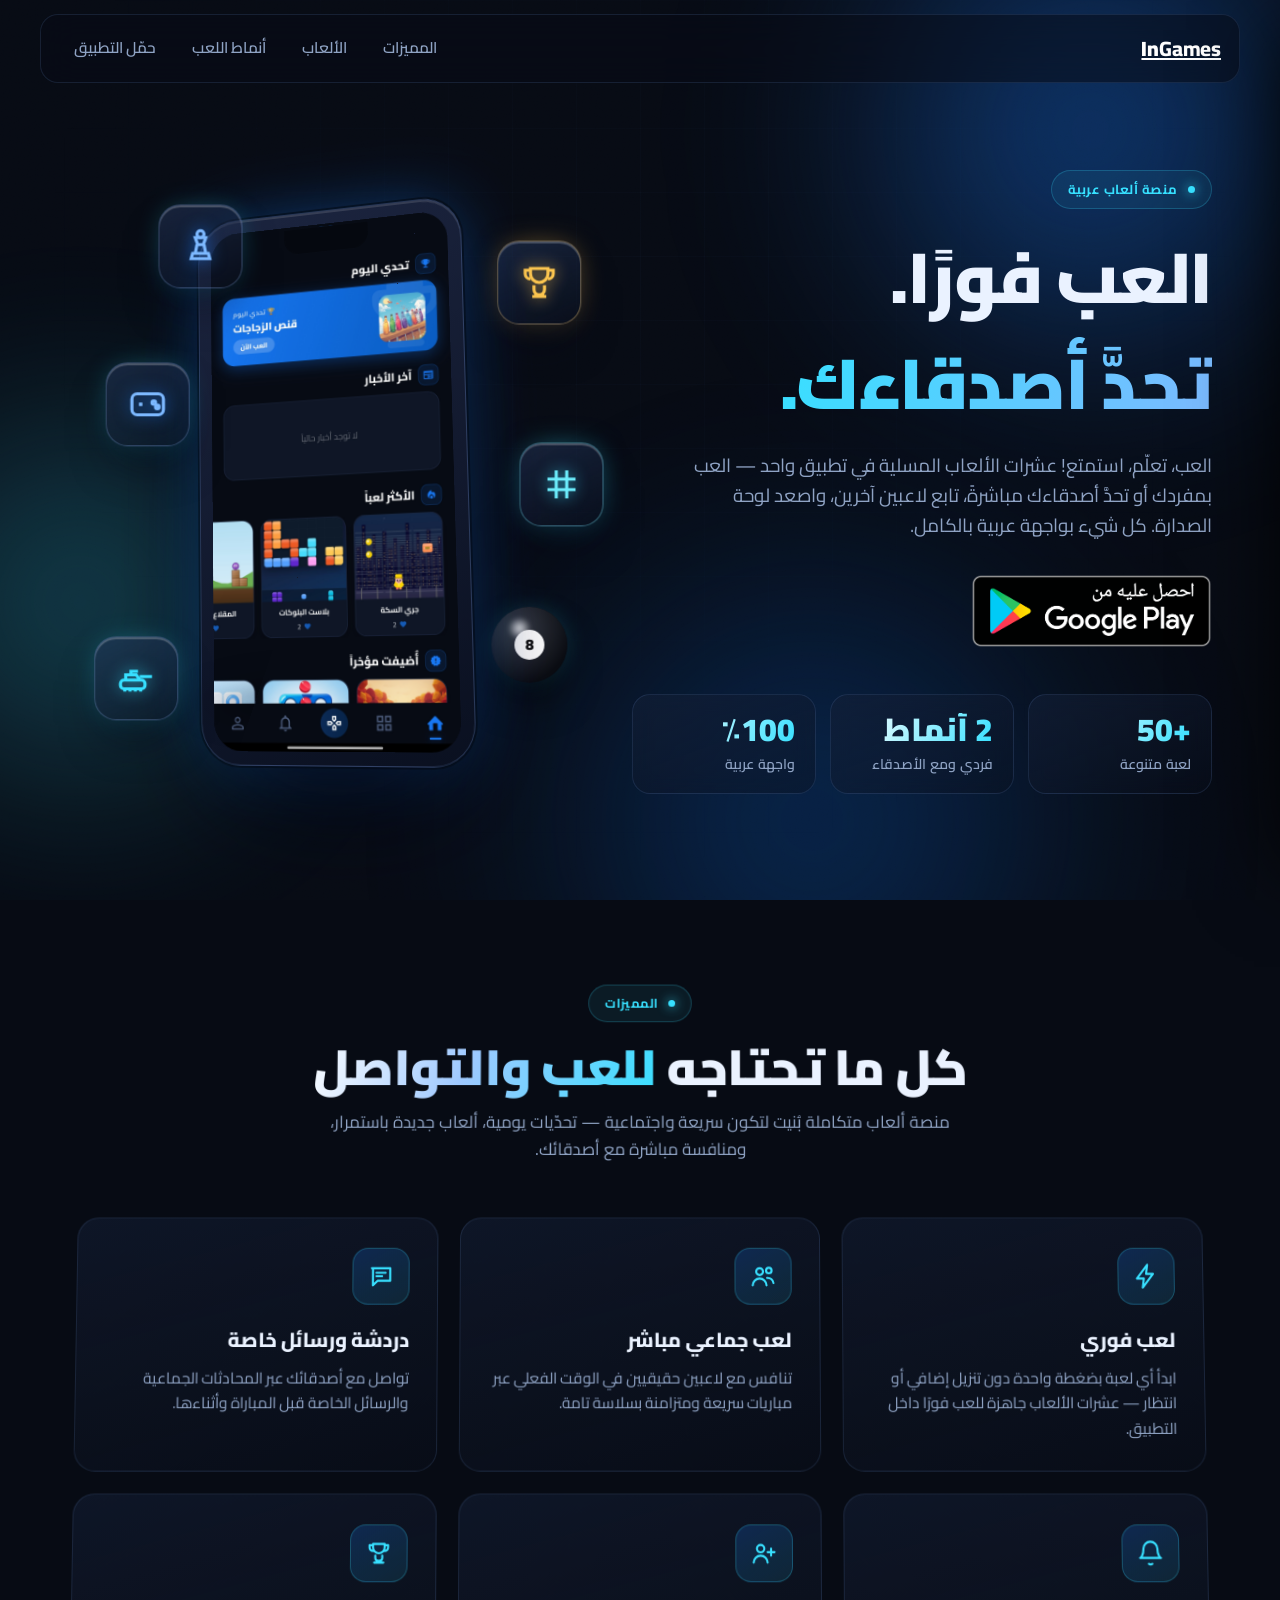
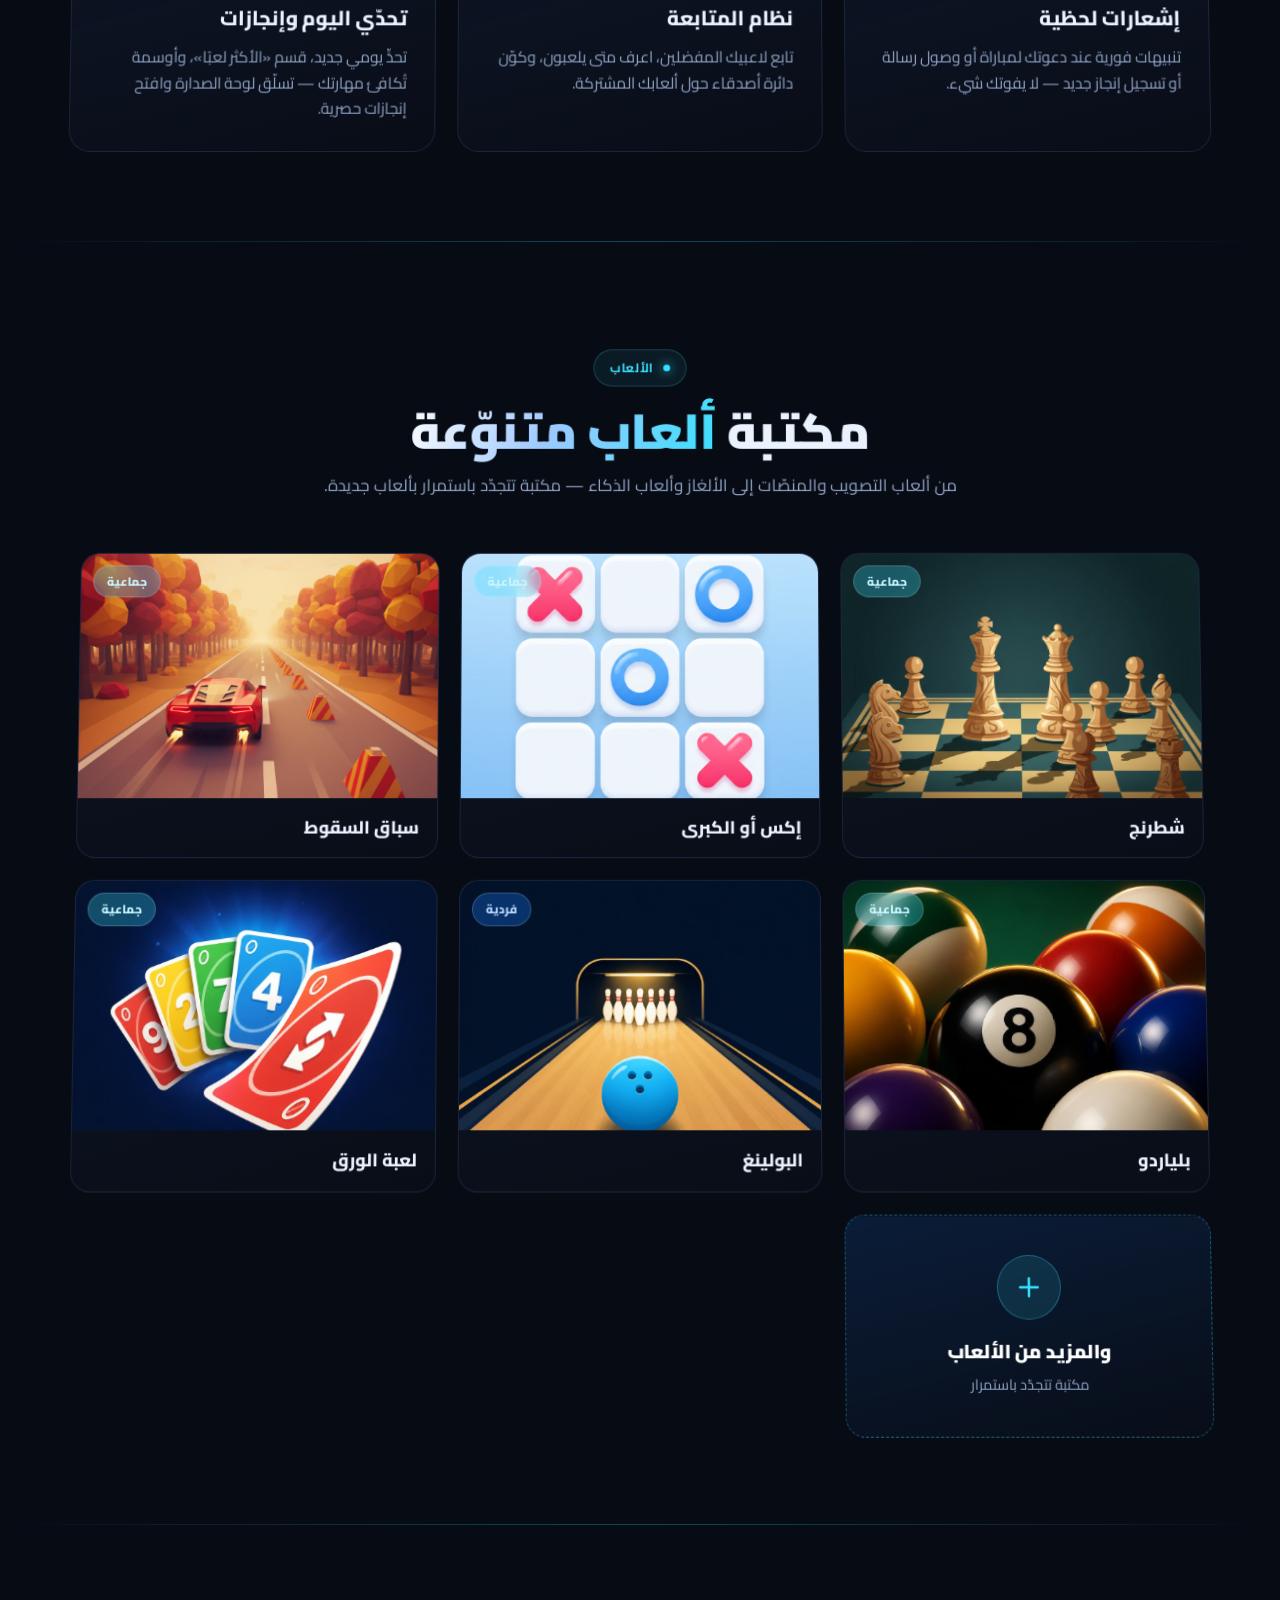
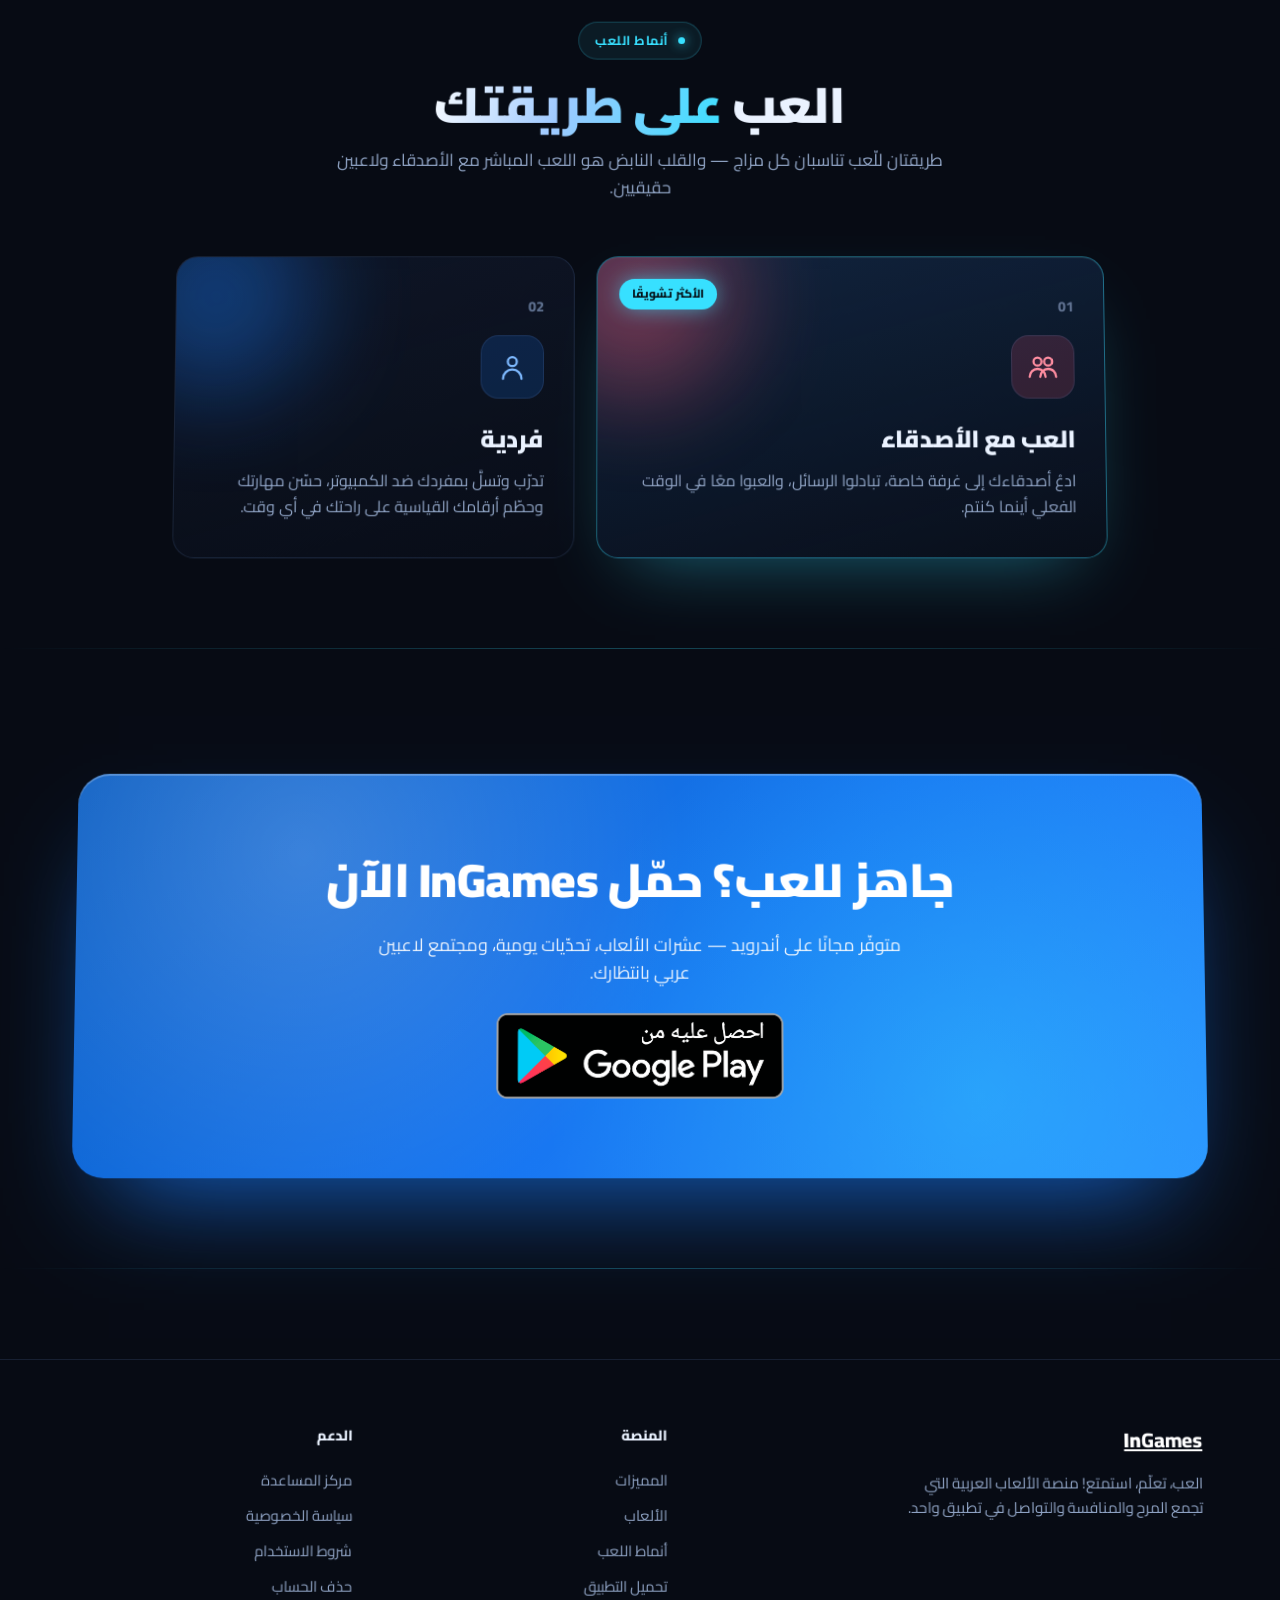
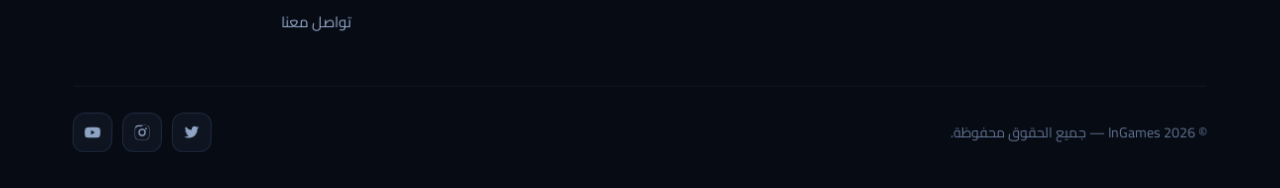
==== commit 66bd05ec: "Remove reveal classes and simplify HTML structure" ====
--- a/index.html
+++ b/index.html
@@ -2,7 +2,7 @@
 <html lang="ar" dir="rtl">
 <head>
 <meta charset="UTF-8">
-<meta name="viewport" content="width=device-width, initial-scale=1.0">
+<meta name="viewport" content="width=device-width, initial-scale=1.0, viewport-fit=cover">
 <title>InGames — منصة الألعاب العربية</title>
 <link rel="icon" type="image/jpeg" href="assets/favicon.jpg">
 <link rel="apple-touch-icon" href="assets/favicon.jpg">
@@ -60,18 +60,18 @@
 <section class="hero">
   <div class="wrap hero-grid">
     <div class="hero-copy">
-      <span class="eyebrow reveal"><span class="dot"></span>منصة ألعاب عربية </span>
-      <h1 class="reveal d1">العب فورًا.<br><span class="hl">تحدَّ أصدقاءك.</span></h1>
-      <p class="reveal d2">العب، تعلّم، استمتع! عشرات الألعاب المسلية في تطبيق واحد — العب بمفردك أو تحدَّ أصدقاءك مباشرةً، تابع لاعبين آخرين، واصعد لوحة الصدارة. كل شيء بواجهة عربية بالكامل.</p>
-      <div class="hero-actions reveal d3">
+      <span class="eyebrow"><span class="dot"></span>منصة ألعاب عربية </span>
+      <h1>العب فورًا.<br><span class="hl">تحدَّ أصدقاءك.</span></h1>
+      <p>العب، تعلّم، استمتع! عشرات الألعاب المسلية في تطبيق واحد — العب بمفردك أو تحدَّ أصدقاءك مباشرةً، تابع لاعبين آخرين، واصعد لوحة الصدارة. كل شيء بواجهة عربية بالكامل.</p>
+      <div class="hero-actions">
         <a href="https://play.google.com/store/apps/details?id=com.ingames.app" target="_blank" rel="noopener" class="store-badge" aria-label="حمّله من Google Play">
           <img src="assets/playstore.png" alt="احصل عليه من Google Play">
         </a>
       </div>
-      <div class="stats reveal d4">
-        <div class="stat"><div class="num" data-count="50" data-pre="+">+50</div><div class="lbl">لعبة متنوعة</div></div>
+      <div class="stats">
+        <div class="stat"><div class="num">+50</div><div class="lbl">لعبة متنوعة</div></div>
         <div class="stat"><div class="num">2 أنماط</div><div class="lbl">فردي ومع الأصدقاء</div></div>
-        <div class="stat"><div class="num" data-count="100" data-suf="٪">٪100</div><div class="lbl">واجهة عربية</div></div>
+        <div class="stat"><div class="num">٪100</div><div class="lbl">واجهة عربية</div></div>
       </div>
     </div>
 
@@ -117,37 +117,37 @@
 <section id="features" class="block">
   <div class="wrap">
     <div class="sec-head">
-      <span class="eyebrow reveal"><span class="dot"></span>المميزات</span>
-      <h2 class="reveal d1">كل ما تحتاجه <span class="grad">للعب والتواصل</span></h2>
-      <p class="reveal d2">منصة ألعاب متكاملة بُنيت لتكون سريعة واجتماعية — تحدّيات يومية، ألعاب جديدة باستمرار، ومنافسة مباشرة مع أصدقائك.</p>
+      <span class="eyebrow"><span class="dot"></span>المميزات</span>
+      <h2>كل ما تحتاجه <span class="grad">للعب والتواصل</span></h2>
+      <p>منصة ألعاب متكاملة بُنيت لتكون سريعة واجتماعية — تحدّيات يومية، ألعاب جديدة باستمرار، ومنافسة مباشرة مع أصدقائك.</p>
     </div>
     <div class="feat-grid">
-      <div class="feat reveal d1">
+      <div class="feat">
         <div class="ico"><svg viewBox="0 0 24 24" stroke-linecap="round" stroke-linejoin="round"><path d="M13 2L4 14h6l-1 8 9-12h-6l1-8z"/></svg></div>
         <h3>لعب فوري</h3>
         <p>ابدأ أي لعبة بضغطة واحدة دون تنزيل إضافي أو انتظار — عشرات الألعاب جاهزة للعب فورًا داخل التطبيق.</p>
       </div>
-      <div class="feat reveal d2">
+      <div class="feat">
         <div class="ico"><svg viewBox="0 0 24 24" stroke-linecap="round" stroke-linejoin="round"><circle cx="9" cy="8" r="3"/><path d="M3 20a6 6 0 0 1 12 0"/><circle cx="17" cy="7" r="2.4"/><path d="M15.5 13.5A5 5 0 0 1 21 18"/></svg></div>
         <h3>لعب جماعي مباشر</h3>
         <p>تنافس مع لاعبين حقيقيين في الوقت الفعلي عبر مباريات سريعة ومتزامنة بسلاسة تامة.</p>
       </div>
-      <div class="feat reveal d3">
+      <div class="feat">
         <div class="ico"><svg viewBox="0 0 24 24" stroke-linecap="round" stroke-linejoin="round"><path d="M4 5h16v11H9l-4 4V5z"/><path d="M8 9h8M8 12h5"/></svg></div>
         <h3>دردشة ورسائل خاصة</h3>
         <p>تواصل مع أصدقائك عبر المحادثات الجماعية والرسائل الخاصة قبل المباراة وأثناءها.</p>
       </div>
-      <div class="feat reveal d1">
+      <div class="feat">
         <div class="ico"><svg viewBox="0 0 24 24" stroke-linecap="round" stroke-linejoin="round"><path d="M18 8a6 6 0 0 0-12 0c0 7-3 8-3 8h18s-3-1-3-8z"/><path d="M10.5 21a2 2 0 0 0 3 0"/></svg></div>
         <h3>إشعارات لحظية</h3>
         <p>تنبيهات فورية عند دعوتك لمباراة أو وصول رسالة أو تسجيل إنجاز جديد — لا يفوتك شيء.</p>
       </div>
-      <div class="feat reveal d2">
+      <div class="feat">
         <div class="ico"><svg viewBox="0 0 24 24" stroke-linecap="round" stroke-linejoin="round"><circle cx="9" cy="8" r="3.2"/><path d="M3 20a6 6 0 0 1 12 0"/><path d="M18 8v6M21 11h-6"/></svg></div>
         <h3>نظام المتابعة</h3>
         <p>تابع لاعبيك المفضلين، اعرف متى يلعبون، وكوّن دائرة أصدقاء حول ألعابك المشتركة.</p>
       </div>
-      <div class="feat reveal d3">
+      <div class="feat">
         <div class="ico"><svg viewBox="0 0 24 24" stroke-linecap="round" stroke-linejoin="round"><path d="M7 4h10v3a5 5 0 0 1-10 0V4z"/><path d="M7 5H4v2a3 3 0 0 0 3 3M17 5h3v2a3 3 0 0 1-3 3"/><path d="M9 14v2a3 3 0 0 0 6 0v-2M8 20h8M11 20v-2M13 20v-2"/></svg></div>
         <h3>تحدّي اليوم وإنجازات</h3>
         <p>تحدٍّ يومي جديد، قسم «الأكثر لعبًا»، وأوسمة تُكافئ مهارتك — تسلّق لوحة الصدارة وافتح إنجازات حصرية.</p>
@@ -160,9 +160,9 @@
 <section id="games" class="block">
   <div class="wrap">
     <div class="sec-head">
-      <span class="eyebrow reveal"><span class="dot"></span>الألعاب</span>
-      <h2 class="reveal d1">مكتبة <span class="grad">ألعاب متنوّعة</span></h2>
-      <p class="reveal d2">من ألعاب التصويب والمنصّات إلى الألغاز وألعاب الذكاء — مكتبة تتجدّد باستمرار بألعاب جديدة.</p>
+      <span class="eyebrow"><span class="dot"></span>الألعاب</span>
+      <h2>مكتبة <span class="grad">ألعاب متنوّعة</span></h2>
+      <p>من ألعاب التصويب والمنصّات إلى الألغاز وألعاب الذكاء — مكتبة تتجدّد باستمرار بألعاب جديدة.</p>
     </div>
     <div class="games-grid" id="gamesGrid"></div>
   </div>
@@ -172,12 +172,12 @@
 <section id="modes" class="block">
   <div class="wrap">
     <div class="sec-head">
-      <span class="eyebrow reveal"><span class="dot"></span>أنماط اللعب</span>
-      <h2 class="reveal d1">العب <span class="grad">على طريقتك</span></h2>
-      <p class="reveal d2">طريقتان للّعب تناسبان كل مزاج — والقلب النابض هو اللعب المباشر مع الأصدقاء ولاعبين حقيقيين.</p>
+      <span class="eyebrow"><span class="dot"></span>أنماط اللعب</span>
+      <h2>العب <span class="grad">على طريقتك</span></h2>
+      <p>طريقتان للّعب تناسبان كل مزاج — والقلب النابض هو اللعب المباشر مع الأصدقاء ولاعبين حقيقيين.</p>
     </div>
     <div class="modes modes-2">
-      <div class="mode m3 featured reveal d1">
+      <div class="mode m3 featured">
         <span class="glo"></span>
         <div class="mtag">الأكثر تشويقًا</div>
         <div class="mnum">01</div>
@@ -185,7 +185,7 @@
         <h3>العب مع الأصدقاء</h3>
         <p>ادعُ أصدقاءك إلى غرفة خاصة، تبادلوا الرسائل، والعبوا معًا في الوقت الفعلي أينما كنتم.</p>
       </div>
-      <div class="mode m1 reveal d2">
+      <div class="mode m1">
         <span class="glo"></span>
         <div class="mnum">02</div>
         <div class="micon"><svg viewBox="0 0 24 24" fill="none" stroke-linecap="round" stroke-linejoin="round"><circle cx="12" cy="8" r="3.4"/><path d="M5 21a7 7 0 0 1 14 0"/></svg></div>
@@ -199,7 +199,7 @@
 <!-- ===== CTA BAND ===== -->
 <section id="download" class="block cta-band">
   <div class="wrap">
-    <div class="cta-inner reveal">
+    <div class="cta-inner">
       <h2>جاهز للعب؟ حمّل <span class="wordmark">In<span class="en">Games</span></span> الآن</h2>
       <p>متوفّر مجانًا على أندرويد — عشرات الألعاب، تحدّيات يومية، ومجتمع لاعبين عربي بانتظارك.</p>
       <a href="https://play.google.com/store/apps/details?id=com.ingames.app" target="_blank" rel="noopener" class="store-badge store-badge-lg" aria-label="حمّله من Google Play">
@@ -260,7 +260,7 @@
   const grid=document.getElementById('gamesGrid');
   games.forEach((g,i)=>{
     const card=document.createElement('div');
-    card.className='game reveal d'+((i%3)+1);
+    card.className='game';
     card.innerHTML=`
       <div class="game-thumb">
         <span class="badge ${g.mode}">${labels[g.mode]}</span>
@@ -273,7 +273,7 @@
   });
   /* "and more games" card */
   const more=document.createElement('div');
-  more.className='game game-more reveal d'+((games.length%3)+1);
+  more.className='game game-more';
   more.innerHTML=`
     <div class="more-inner">
       <span class="more-ic">
